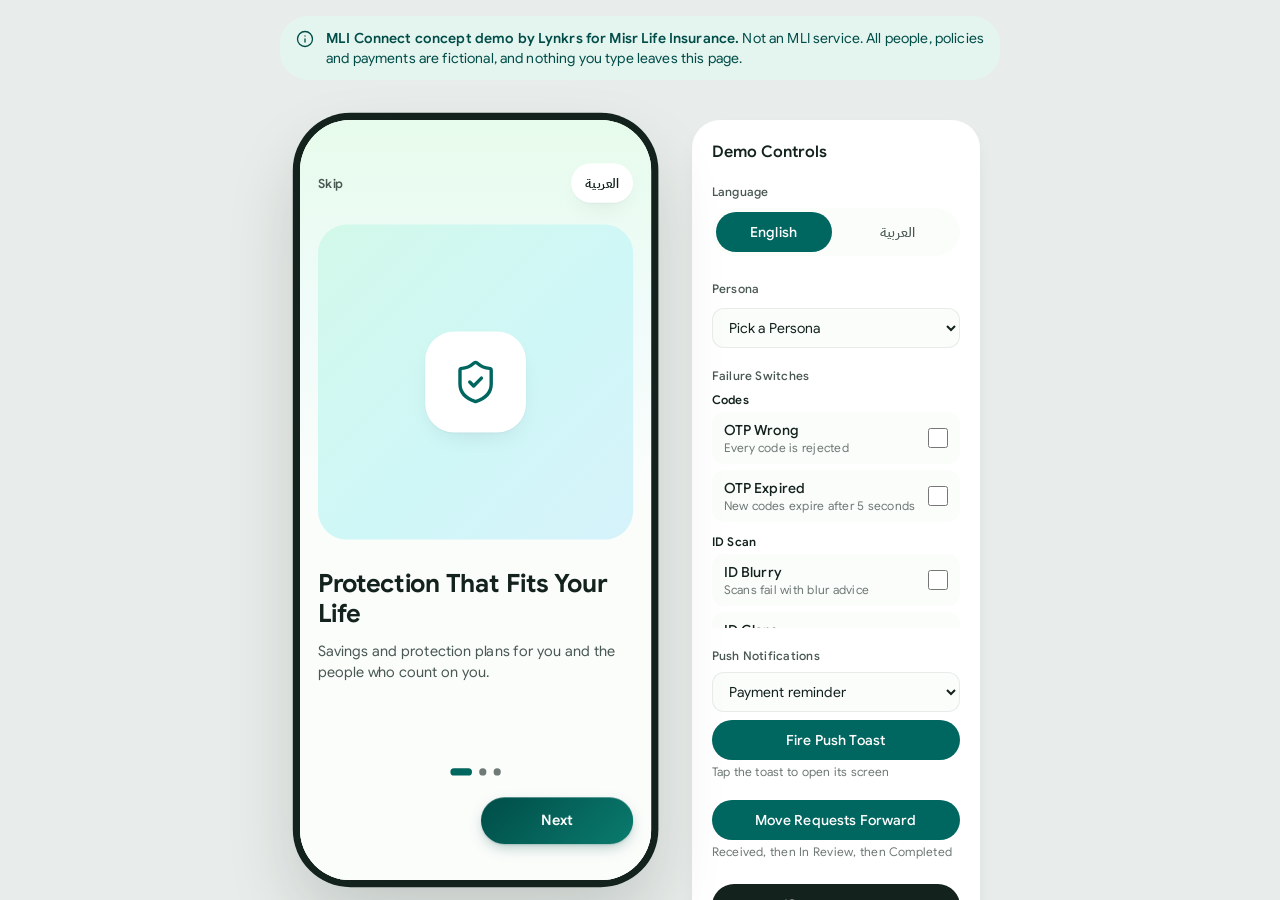
==== index.html @ cd6b6829 "Publish the MLI Connect concept demo (stages 16 to 18) Built from the private mli-connect repo with " ====
<!doctype html>
<html lang="en" dir="ltr">
  <head>
    <meta charset="UTF-8" />
    <meta name="viewport" content="width=device-width, initial-scale=1.0, viewport-fit=cover" />
    <title>MLI Connect Demo</title>
    <link rel="icon" type="image/svg+xml" href="./favicon.svg" />
    <script type="module" crossorigin src="./assets/index-K8dN_3SE.js"></script>
    <link rel="modulepreload" crossorigin href="./assets/react-De-jGD7v.js">
    <link rel="modulepreload" crossorigin href="./assets/i18n-CdFJyIge.js">
    <link rel="modulepreload" crossorigin href="./assets/router-DZEUcxvH.js">
    <link rel="modulepreload" crossorigin href="./assets/motion-RvtAyoA6.js">
    <link rel="stylesheet" crossorigin href="./assets/index-DTv8OXrJ.css">
  </head>
  <body>
    <div id="root"></div>
  </body>
</html>
---- assets/index-DTv8OXrJ.css ----
@font-face{font-family:Google Sans;font-style:normal;font-display:swap;font-weight:400;src:url(./google-sans-latin-400-normal-gBg6aEjr.woff2) format("woff2"),url(./google-sans-latin-400-normal-DqTfqlHm.woff) format("woff")}@font-face{font-family:Google Sans;font-style:normal;font-display:swap;font-weight:500;src:url(./google-sans-latin-500-normal-C94wcUG3.woff2) format("woff2"),url(./google-sans-latin-500-normal-D5I8YECE.woff) format("woff")}@font-face{font-family:Google Sans;font-style:normal;font-display:swap;font-weight:600;src:url(./google-sans-latin-600-normal-opt7x0vn.woff2) format("woff2"),url(./google-sans-latin-600-normal-DP24O2H-.woff) format("woff")}@font-face{font-family:Google Sans;font-style:normal;font-display:swap;font-weight:700;src:url(./google-sans-latin-700-normal-B3LHozD6.woff2) format("woff2"),url(./google-sans-latin-700-normal-CV7aHjQV.woff) format("woff")}@font-face{font-family:IBM Plex Sans Arabic;font-style:normal;font-display:swap;font-weight:400;src:url(./ibm-plex-sans-arabic-arabic-400-normal-CyU-ddYS.woff2) format("woff2"),url(./ibm-plex-sans-arabic-arabic-400-normal-EA1o-u_Q.woff) format("woff")}@font-face{font-family:IBM Plex Sans Arabic;font-style:normal;font-display:swap;font-weight:500;src:url(./ibm-plex-sans-arabic-arabic-500-normal-C4MQITzh.woff2) format("woff2"),url(./ibm-plex-sans-arabic-arabic-500-normal-DPXcppbm.woff) format("woff")}@font-face{font-family:IBM Plex Sans Arabic;font-style:normal;font-display:swap;font-weight:600;src:url(./ibm-plex-sans-arabic-arabic-600-normal-0pRdybE_.woff2) format("woff2"),url(./ibm-plex-sans-arabic-arabic-600-normal-MJZ0liF5.woff) format("woff")}@font-face{font-family:IBM Plex Sans Arabic;font-style:normal;font-display:swap;font-weight:700;src:url(./ibm-plex-sans-arabic-arabic-700-normal-DrtBj6UE.woff2) format("woff2"),url(./ibm-plex-sans-arabic-arabic-700-normal-9rXc6cUL.woff) format("woff")}:root{--logo-ink: #1d6357;--logo-teal: #369e89;--logo-mint: #8acdb5;--primary: #006660;--teal-d: #004d48;--green: #0fb373;--teal-l: #e4f4ef;--on-primary: #ffffff;--primary-container: #b3eedb;--on-primary-container: #003733;--secondary: #3f6a5f;--secondary-container: #e4f4ef;--on-secondary-container: #004d48;--tertiary-container: #e6defc;--surface: #fbfdfb;--surface-container-lowest: #ffffff;--surface-container-low: #f2f6f4;--surface-container: #ecf1ee;--surface-container-high: #e6ebe8;--surface-container-highest: #e0e6e3;--on-surface: #13221d;--on-surface-variant: #4a5853;--outline: #6f7975;--outline-variant: #bec9c4;--error: #b8333a;--on-error: #ffffff;--error-container: #ffdad6;--mint: #d6fadf;--aqua: #cff7f7;--ice: #dfedff;--lavender: #efe3ff;--lilac: #fadffb;--white: var(--surface-container-lowest);--mist: var(--surface);--ink: var(--on-surface);--ink-2: var(--on-surface-variant);--ink-3: var(--outline);--brand: var(--primary);--danger: var(--error);--line: rgba(19, 34, 29, .08);--scrim: rgba(0, 0, 0, .32);--stage: #e8ecea;--shadow-soft: 0 1px 2px rgba(19, 34, 29, .04), 0 10px 28px -14px rgba(19, 34, 29, .16);--shadow-raised: 0 2px 6px rgba(19, 34, 29, .05), 0 28px 60px -26px rgba(19, 34, 29, .28);--shadow-float: 0 1px 2px rgba(19, 34, 29, .06), 0 8px 24px rgba(19, 34, 29, .1);--shadow-button: 0 1px 2px rgba(19, 34, 29, .04), 0 2px 8px rgba(19, 34, 29, .06);--shadow-frame: 0 2px 6px rgba(15, 31, 26, .08), 0 40px 80px rgba(15, 31, 26, .18);--glass-tint: rgba(250, 252, 251, .78);--glass-tint-strong: rgba(250, 252, 251, .9);--glass-solid: #f3f7f5;--glass-hairline: rgba(255, 255, 255, .85);--glass-border: rgba(19, 34, 29, .08);--glass-blur: 24px;--glass-saturate: 170%;--separator: rgba(19, 34, 29, .09);--inset-top: 48px;--inset-bottom: 16px;--ease-emphasized: cubic-bezier(.2, 0, 0, 1);--ease-standard: cubic-bezier(.2, 0, 0, 1);--ease-ios: cubic-bezier(.32, .72, 0, 1);--ease-spring: cubic-bezier(.34, 1.3, .64, 1);--ease-ios-spring: cubic-bezier(.32, 1.25, .55, 1);--ease-ios-out: cubic-bezier(.2, .9, .25, 1);--duration-short: .2s;--duration-medium: .3s;--duration-long: .5s;--gradient-hero: linear-gradient(135deg, var(--mint), var(--aqua), var(--ice));--gradient-ai: linear-gradient(135deg, var(--ice), var(--lavender), var(--lilac));--gradient-calm: linear-gradient(135deg, var(--surface), rgba(214, 250, 223, .4));--brand-mid: #0a7b6e;--amber-soft: #fff1d6;--peach-soft: #ffe6d1;--gradient-brand: linear-gradient(135deg, var(--teal-d) 0%, var(--brand-mid) 100%);--gradient-page: linear-gradient(180deg, rgba(214, 250, 223, .55) 0%, rgba(207, 247, 247, .25) 220px, var(--surface) 420px);--wash-success: linear-gradient(135deg, var(--mint) 0%, var(--aqua) 100%);--wash-info: linear-gradient(135deg, var(--ice) 0%, var(--aqua) 100%);--wash-warning: linear-gradient(135deg, var(--amber-soft) 0%, var(--peach-soft) 100%);--wash-error: linear-gradient(135deg, var(--lilac) 0%, var(--lavender) 100%);--shadow-brand: 0 1px 2px rgba(0, 77, 72, .18), 0 6px 16px -4px rgba(0, 77, 72, .35);--shimmer: linear-gradient(90deg, transparent 0%, rgba(255, 255, 255, .65) 50%, transparent 100%);--btn-hairline: rgba(255, 255, 255, .24);--gradient-celebrate: linear-gradient(160deg, var(--mint) 0%, var(--aqua) 45%, var(--ice) 78%, var(--lavender) 100%)}html.a11y-contrast{--primary: #004d48;--brand-mid: #00605a;--on-surface: #000000;--on-surface-variant: #1a2622;--outline: #3a4642;--outline-variant: #5c6a65;--line: rgba(0, 0, 0, .55);--separator: rgba(0, 0, 0, .45);--glass-border: rgba(0, 0, 0, .5);--glass-tint: #ffffff;--glass-tint-strong: #ffffff;--shadow-soft: 0 0 0 1.5px rgba(0, 0, 0, .6);--shadow-raised: 0 0 0 1.5px rgba(0, 0, 0, .7);--shadow-float: 0 0 0 1.5px rgba(0, 0, 0, .7);--shadow-button: 0 0 0 1px rgba(0, 0, 0, .5)}*,:before,:after{--tw-border-spacing-x: 0;--tw-border-spacing-y: 0;--tw-translate-x: 0;--tw-translate-y: 0;--tw-rotate: 0;--tw-skew-x: 0;--tw-skew-y: 0;--tw-scale-x: 1;--tw-scale-y: 1;--tw-pan-x: ;--tw-pan-y: ;--tw-pinch-zoom: ;--tw-scroll-snap-strictness: proximity;--tw-gradient-from-position: ;--tw-gradient-via-position: ;--tw-gradient-to-position: ;--tw-ordinal: ;--tw-slashed-zero: ;--tw-numeric-figure: ;--tw-numeric-spacing: ;--tw-numeric-fraction: ;--tw-ring-inset: ;--tw-ring-offset-width: 0px;--tw-ring-offset-color: #fff;--tw-ring-color: rgb(59 130 246 / .5);--tw-ring-offset-shadow: 0 0 #0000;--tw-ring-shadow: 0 0 #0000;--tw-shadow: 0 0 #0000;--tw-shadow-colored: 0 0 #0000;--tw-blur: ;--tw-brightness: ;--tw-contrast: ;--tw-grayscale: ;--tw-hue-rotate: ;--tw-invert: ;--tw-saturate: ;--tw-sepia: ;--tw-drop-shadow: ;--tw-backdrop-blur: ;--tw-backdrop-brightness: ;--tw-backdrop-contrast: ;--tw-backdrop-grayscale: ;--tw-backdrop-hue-rotate: ;--tw-backdrop-invert: ;--tw-backdrop-opacity: ;--tw-backdrop-saturate: ;--tw-backdrop-sepia: ;--tw-contain-size: ;--tw-contain-layout: ;--tw-contain-paint: ;--tw-contain-style: }::backdrop{--tw-border-spacing-x: 0;--tw-border-spacing-y: 0;--tw-translate-x: 0;--tw-translate-y: 0;--tw-rotate: 0;--tw-skew-x: 0;--tw-skew-y: 0;--tw-scale-x: 1;--tw-scale-y: 1;--tw-pan-x: ;--tw-pan-y: ;--tw-pinch-zoom: ;--tw-scroll-snap-strictness: proximity;--tw-gradient-from-position: ;--tw-gradient-via-position: ;--tw-gradient-to-position: ;--tw-ordinal: ;--tw-slashed-zero: ;--tw-numeric-figure: ;--tw-numeric-spacing: ;--tw-numeric-fraction: ;--tw-ring-inset: ;--tw-ring-offset-width: 0px;--tw-ring-offset-color: #fff;--tw-ring-color: rgb(59 130 246 / .5);--tw-ring-offset-shadow: 0 0 #0000;--tw-ring-shadow: 0 0 #0000;--tw-shadow: 0 0 #0000;--tw-shadow-colored: 0 0 #0000;--tw-blur: ;--tw-brightness: ;--tw-contrast: ;--tw-grayscale: ;--tw-hue-rotate: ;--tw-invert: ;--tw-saturate: ;--tw-sepia: ;--tw-drop-shadow: ;--tw-backdrop-blur: ;--tw-backdrop-brightness: ;--tw-backdrop-contrast: ;--tw-backdrop-grayscale: ;--tw-backdrop-hue-rotate: ;--tw-backdrop-invert: ;--tw-backdrop-opacity: ;--tw-backdrop-saturate: ;--tw-backdrop-sepia: ;--tw-contain-size: ;--tw-contain-layout: ;--tw-contain-paint: ;--tw-contain-style: }*,:before,:after{box-sizing:border-box;border-width:0;border-style:solid;border-color:currentColor}:before,:after{--tw-content: ""}html,:host{line-height:1.5;-webkit-text-size-adjust:100%;-moz-tab-size:4;-o-tab-size:4;tab-size:4;font-family:Google Sans,IBM Plex Sans Arabic,system-ui,sans-serif;font-feature-settings:normal;font-variation-settings:normal;-webkit-tap-highlight-color:transparent}body{margin:0;line-height:inherit}hr{height:0;color:inherit;border-top-width:1px}abbr:where([title]){-webkit-text-decoration:underline dotted;text-decoration:underline dotted}h1,h2,h3,h4,h5,h6{font-size:inherit;font-weight:inherit}a{color:inherit;text-decoration:inherit}b,strong{font-weight:bolder}code,kbd,samp,pre{font-family:ui-monospace,SFMono-Regular,Menlo,Monaco,Consolas,Liberation Mono,Courier New,monospace;font-feature-settings:normal;font-variation-settings:normal;font-size:1em}small{font-size:80%}sub,sup{font-size:75%;line-height:0;position:relative;vertical-align:baseline}sub{bottom:-.25em}sup{top:-.5em}table{text-indent:0;border-color:inherit;border-collapse:collapse}button,input,optgroup,select,textarea{font-family:inherit;font-feature-settings:inherit;font-variation-settings:inherit;font-size:100%;font-weight:inherit;line-height:inherit;letter-spacing:inherit;color:inherit;margin:0;padding:0}button,select{text-transform:none}button,input:where([type=button]),input:where([type=reset]),input:where([type=submit]){-webkit-appearance:button;background-color:transparent;background-image:none}:-moz-focusring{outline:auto}:-moz-ui-invalid{box-shadow:none}progress{vertical-align:baseline}::-webkit-inner-spin-button,::-webkit-outer-spin-button{height:auto}[type=search]{-webkit-appearance:textfield;outline-offset:-2px}::-webkit-search-decoration{-webkit-appearance:none}::-webkit-file-upload-button{-webkit-appearance:button;font:inherit}summary{display:list-item}blockquote,dl,dd,h1,h2,h3,h4,h5,h6,hr,figure,p,pre{margin:0}fieldset{margin:0;padding:0}legend{padding:0}ol,ul,menu{list-style:none;margin:0;padding:0}dialog{padding:0}textarea{resize:vertical}input::-moz-placeholder,textarea::-moz-placeholder{opacity:1;color:#9ca3af}input::placeholder,textarea::placeholder{opacity:1;color:#9ca3af}button,[role=button]{cursor:pointer}:disabled{cursor:default}img,svg,video,canvas,audio,iframe,embed,object{display:block;vertical-align:middle}img,video{max-width:100%;height:auto}[hidden]:where(:not([hidden=until-found])){display:none}html.a11y-lg{font-size:112%}html.a11y-xl{font-size:125%}html,body,#root{height:100%}body{background-color:var(--stage);font-family:Google Sans,IBM Plex Sans Arabic,system-ui,sans-serif;color:var(--ink);-webkit-font-smoothing:antialiased;-moz-osx-font-smoothing:grayscale;margin:0;overflow:hidden}html[lang=ar] body{font-family:IBM Plex Sans Arabic,Google Sans,system-ui,sans-serif;letter-spacing:0}html[lang=ar] .app-root *{letter-spacing:0!important}html[lang=ar] .app-root{font-size:110%;line-height:1.8}html[lang=ar] .app-root .text-xs{font-size:.8125rem;line-height:1.4rem}html[lang=ar] .app-root .text-sm{font-size:.96875rem;line-height:1.65rem}html[lang=ar] .app-root .text-base{font-size:1.09375rem;line-height:1.9rem}html[lang=ar] .app-root .text-lg{font-size:1.25rem;line-height:1.75rem}html[lang=ar] .app-root .text-xl{font-size:1.5rem;line-height:2.125rem}html[lang=ar] .app-root .text-2xl{font-size:1.9375rem;line-height:2.6rem}html[lang=ar] .app-root .text-3xl{font-size:2.3125rem;line-height:3.625rem}.tab-label{font-size:11px;line-height:14px;letter-spacing:.01em}html[lang=ar] .app-root .tab-label{font-size:12px;line-height:18px}button{-webkit-tap-highlight-color:transparent}:focus{outline:none}:focus-visible{outline:2px solid var(--brand);outline-offset:2px}.btn-press{transition:scale .42s cubic-bezier(.34,1.56,.64,1),box-shadow .2s ease-out,opacity .2s ease-out}.btn-press:active:not(:disabled){scale:.96;transition-duration:90ms;transition-timing-function:ease-out}.btn-primary{background-image:var(--gradient-brand);box-shadow:inset 0 1px 0 var(--btn-hairline),var(--shadow-brand)}.btn-primary:disabled{box-shadow:none}.shimmer{position:relative;overflow:hidden}.shimmer:after{content:"";position:absolute;top:0;right:0;bottom:0;left:0;background:var(--shimmer);transform:translate(-100%);animation:shimmer-sweep 1.5s var(--ease-ios) infinite}.dots>span{display:inline-block;width:6px;height:6px;border-radius:9999px;background:currentColor;animation:dot-pulse .9s ease-in-out infinite}.dots>span:nth-child(2){animation-delay:.15s}.dots>span:nth-child(3){animation-delay:.3s}.sr-only{position:absolute;width:1px;height:1px;padding:0;margin:-1px;overflow:hidden;clip:rect(0,0,0,0);white-space:nowrap;border-width:0}.pointer-events-none{pointer-events:none}.pointer-events-auto{pointer-events:auto}.visible{visibility:visible}.invisible{visibility:hidden}.static{position:static}.fixed{position:fixed}.absolute{position:absolute}.relative{position:relative}.inset-0{top:0;right:0;bottom:0;left:0}.inset-x-0{left:0;right:0}.inset-x-\[8\%\]{left:8%;right:8%}.-end-0\.5{inset-inline-end:-.125rem}.-top-0\.5{top:-.125rem}.bottom-0{bottom:0}.bottom-3{bottom:.75rem}.start-\[11px\]{inset-inline-start:11px}.top-0{top:0}.top-4{top:1rem}.top-7{top:1.75rem}.z-10{z-index:10}.z-30{z-index:30}.z-40{z-index:40}.z-50{z-index:50}.z-\[60\]{z-index:60}.z-\[80\]{z-index:80}.col-span-2{grid-column:span 2 / span 2}.-mx-5{margin-left:-1.25rem;margin-right:-1.25rem}.-my-2{margin-top:-.5rem;margin-bottom:-.5rem}.mx-2{margin-left:.5rem;margin-right:.5rem}.mx-auto{margin-left:auto;margin-right:auto}.-mt-10{margin-top:-2.5rem}.-mt-3{margin-top:-.75rem}.-mt-6{margin-top:-1.5rem}.mb-2{margin-bottom:.5rem}.mb-3{margin-bottom:.75rem}.mb-4{margin-bottom:1rem}.mb-6{margin-bottom:1.5rem}.me-2{margin-inline-end:.5rem}.ms-auto{margin-inline-start:auto}.mt-0\.5{margin-top:.125rem}.mt-1{margin-top:.25rem}.mt-2{margin-top:.5rem}.mt-3{margin-top:.75rem}.mt-4{margin-top:1rem}.mt-5{margin-top:1.25rem}.mt-6{margin-top:1.5rem}.mt-8{margin-top:2rem}.mt-auto{margin-top:auto}.line-clamp-2{overflow:hidden;display:-webkit-box;-webkit-box-orient:vertical;-webkit-line-clamp:2}.block{display:block}.inline-block{display:inline-block}.flex{display:flex}.inline-flex{display:inline-flex}.grid{display:grid}.contents{display:contents}.hidden{display:none}.aspect-\[1\.586\]{aspect-ratio:1.586}.aspect-\[3\/4\]{aspect-ratio:3/4}.aspect-\[4\/3\]{aspect-ratio:4/3}.aspect-square{aspect-ratio:1 / 1}.h-0\.5{height:.125rem}.h-1\.5{height:.375rem}.h-10{height:2.5rem}.h-11{height:2.75rem}.h-12{height:3rem}.h-14{height:3.5rem}.h-16{height:4rem}.h-2{height:.5rem}.h-2\.5{height:.625rem}.h-20{height:5rem}.h-24{height:6rem}.h-28{height:7rem}.h-3{height:.75rem}.h-4{height:1rem}.h-40{height:10rem}.h-44{height:11rem}.h-5{height:1.25rem}.h-6{height:1.5rem}.h-7{height:1.75rem}.h-8{height:2rem}.h-9{height:2.25rem}.h-\[110px\]{height:110px}.h-\[120px\]{height:120px}.h-\[150px\]{height:150px}.h-\[160px\]{height:160px}.h-\[170px\]{height:170px}.h-\[196px\]{height:196px}.h-\[200px\]{height:200px}.h-\[220px\]{height:220px}.h-\[260px\]{height:260px}.h-\[26px\]{height:26px}.h-\[270px\]{height:270px}.h-\[5px\]{height:5px}.h-\[84px\]{height:84px}.h-\[92px\]{height:92px}.h-\[calc\(100\%-20px\)\]{height:calc(100% - 20px)}.h-full{height:100%}.max-h-\[88\%\]{max-height:88%}.max-h-\[calc\(100vh-48px\)\]{max-height:calc(100vh - 48px)}.min-h-0{min-height:0px}.min-h-\[160px\]{min-height:160px}.min-h-\[24px\]{min-height:24px}.min-h-\[28px\]{min-height:28px}.min-h-\[40px\]{min-height:40px}.min-h-\[44px\]{min-height:44px}.min-h-\[48px\]{min-height:48px}.min-h-\[52px\]{min-height:52px}.min-h-\[56px\]{min-height:56px}.min-h-\[60px\]{min-height:60px}.min-h-\[64px\]{min-height:64px}.w-0\.5{width:.125rem}.w-1\/2{width:50%}.w-10{width:2.5rem}.w-11{width:2.75rem}.w-12{width:3rem}.w-14{width:3.5rem}.w-16{width:4rem}.w-2{width:.5rem}.w-2\.5{width:.625rem}.w-2\/3{width:66.666667%}.w-20{width:5rem}.w-28{width:7rem}.w-3{width:.75rem}.w-3\/4{width:75%}.w-32{width:8rem}.w-4{width:1rem}.w-4\/5{width:80%}.w-5{width:1.25rem}.w-5\/6{width:83.333333%}.w-56{width:14rem}.w-6{width:1.5rem}.w-7{width:1.75rem}.w-72{width:18rem}.w-8{width:2rem}.w-9{width:2.25rem}.w-\[220px\]{width:220px}.w-\[26px\]{width:26px}.w-\[300px\]{width:300px}.w-\[52px\]{width:52px}.w-\[62\%\]{width:62%}.w-\[78\%\]{width:78%}.w-\[84\%\]{width:84%}.w-fit{width:-moz-fit-content;width:fit-content}.w-full{width:100%}.min-w-0{min-width:0px}.min-w-5{min-width:1.25rem}.min-w-\[44px\]{min-width:44px}.max-w-\[260px\]{max-width:260px}.max-w-\[480px\]{max-width:480px}.max-w-\[560px\]{max-width:560px}.max-w-\[640px\]{max-width:640px}.max-w-\[720px\]{max-width:720px}.max-w-\[85\%\]{max-width:85%}.max-w-\[92\%\]{max-width:92%}.max-w-full{max-width:100%}.flex-1{flex:1 1 0%}.shrink-0{flex-shrink:0}.-rotate-90{--tw-rotate: -90deg;transform:translate(var(--tw-translate-x),var(--tw-translate-y)) rotate(var(--tw-rotate)) skew(var(--tw-skew-x)) skewY(var(--tw-skew-y)) scaleX(var(--tw-scale-x)) scaleY(var(--tw-scale-y))}.rotate-180{--tw-rotate: 180deg;transform:translate(var(--tw-translate-x),var(--tw-translate-y)) rotate(var(--tw-rotate)) skew(var(--tw-skew-x)) skewY(var(--tw-skew-y)) scaleX(var(--tw-scale-x)) scaleY(var(--tw-scale-y))}.-scale-x-100{--tw-scale-x: -1;transform:translate(var(--tw-translate-x),var(--tw-translate-y)) rotate(var(--tw-rotate)) skew(var(--tw-skew-x)) skewY(var(--tw-skew-y)) scaleX(var(--tw-scale-x)) scaleY(var(--tw-scale-y))}.transform{transform:translate(var(--tw-translate-x),var(--tw-translate-y)) rotate(var(--tw-rotate)) skew(var(--tw-skew-x)) skewY(var(--tw-skew-y)) scaleX(var(--tw-scale-x)) scaleY(var(--tw-scale-y))}@keyframes pulse{50%{opacity:.5}}.animate-pulse{animation:pulse 2s cubic-bezier(.4,0,.6,1) infinite}.cursor-grab{cursor:grab}.cursor-pointer{cursor:pointer}.touch-none{touch-action:none}.resize{resize:both}.snap-x{scroll-snap-type:x var(--tw-scroll-snap-strictness)}.snap-mandatory{--tw-scroll-snap-strictness: mandatory}.snap-start{scroll-snap-align:start}.scroll-px-5{scroll-padding-left:1.25rem;scroll-padding-right:1.25rem}.grid-cols-2{grid-template-columns:repeat(2,minmax(0,1fr))}.flex-col{flex-direction:column}.flex-wrap{flex-wrap:wrap}.items-start{align-items:flex-start}.items-end{align-items:flex-end}.items-center{align-items:center}.items-baseline{align-items:baseline}.items-stretch{align-items:stretch}.justify-start{justify-content:flex-start}.justify-end{justify-content:flex-end}.justify-center{justify-content:center}.justify-between{justify-content:space-between}.gap-0\.5{gap:.125rem}.gap-1{gap:.25rem}.gap-1\.5{gap:.375rem}.gap-10{gap:2.5rem}.gap-2{gap:.5rem}.gap-2\.5{gap:.625rem}.gap-3{gap:.75rem}.gap-4{gap:1rem}.gap-5{gap:1.25rem}.gap-6{gap:1.5rem}.space-y-1>:not([hidden])~:not([hidden]){--tw-space-y-reverse: 0;margin-top:calc(.25rem * calc(1 - var(--tw-space-y-reverse)));margin-bottom:calc(.25rem * var(--tw-space-y-reverse))}.space-y-1\.5>:not([hidden])~:not([hidden]){--tw-space-y-reverse: 0;margin-top:calc(.375rem * calc(1 - var(--tw-space-y-reverse)));margin-bottom:calc(.375rem * var(--tw-space-y-reverse))}.space-y-2>:not([hidden])~:not([hidden]){--tw-space-y-reverse: 0;margin-top:calc(.5rem * calc(1 - var(--tw-space-y-reverse)));margin-bottom:calc(.5rem * var(--tw-space-y-reverse))}.space-y-3>:not([hidden])~:not([hidden]){--tw-space-y-reverse: 0;margin-top:calc(.75rem * calc(1 - var(--tw-space-y-reverse)));margin-bottom:calc(.75rem * var(--tw-space-y-reverse))}.space-y-4>:not([hidden])~:not([hidden]){--tw-space-y-reverse: 0;margin-top:calc(1rem * calc(1 - var(--tw-space-y-reverse)));margin-bottom:calc(1rem * var(--tw-space-y-reverse))}.space-y-5>:not([hidden])~:not([hidden]){--tw-space-y-reverse: 0;margin-top:calc(1.25rem * calc(1 - var(--tw-space-y-reverse)));margin-bottom:calc(1.25rem * var(--tw-space-y-reverse))}.space-y-6>:not([hidden])~:not([hidden]){--tw-space-y-reverse: 0;margin-top:calc(1.5rem * calc(1 - var(--tw-space-y-reverse)));margin-bottom:calc(1.5rem * var(--tw-space-y-reverse))}.space-y-8>:not([hidden])~:not([hidden]){--tw-space-y-reverse: 0;margin-top:calc(2rem * calc(1 - var(--tw-space-y-reverse)));margin-bottom:calc(2rem * var(--tw-space-y-reverse))}.divide-y>:not([hidden])~:not([hidden]){--tw-divide-y-reverse: 0;border-top-width:calc(1px * calc(1 - var(--tw-divide-y-reverse)));border-bottom-width:calc(1px * var(--tw-divide-y-reverse))}.divide-line>:not([hidden])~:not([hidden]){border-color:var(--line)}.overflow-auto{overflow:auto}.overflow-hidden{overflow:hidden}.overflow-clip{overflow:clip}.overflow-x-auto{overflow-x:auto}.overflow-y-auto{overflow-y:auto}.truncate{overflow:hidden;text-overflow:ellipsis;white-space:nowrap}.whitespace-nowrap{white-space:nowrap}.whitespace-pre-line{white-space:pre-line}.break-words{overflow-wrap:break-word}.break-all{word-break:break-all}.rounded{border-radius:28px}.rounded-\[10px\]{border-radius:10px}.rounded-\[20px\]{border-radius:20px}.rounded-\[26px\]{border-radius:26px}.rounded-\[32px\]{border-radius:32px}.rounded-\[50\%\]{border-radius:50%}.rounded-\[56px\]{border-radius:56px}.rounded-lg{border-radius:32px}.rounded-md{border-radius:16px}.rounded-pill{border-radius:9999px}.rounded-sm{border-radius:12px}.rounded-xs{border-radius:8px}.rounded-b-pill{border-bottom-right-radius:9999px;border-bottom-left-radius:9999px}.rounded-t-\[28px\]{border-top-left-radius:28px;border-top-right-radius:28px}.rounded-t-pill{border-top-left-radius:9999px;border-top-right-radius:9999px}.rounded-ee-md{border-end-end-radius:16px}.rounded-es-md{border-end-start-radius:16px}.border{border-width:1px}.border-0{border-width:0px}.border-2{border-width:2px}.border-4{border-width:4px}.border-b-0{border-bottom-width:0px}.border-b-4{border-bottom-width:4px}.border-e{border-inline-end-width:1px}.border-t{border-top-width:1px}.border-brand{border-color:var(--brand)}.border-danger{border-color:var(--danger)}.border-ink{border-color:var(--ink)}.border-ink-3{border-color:var(--ink-3)}.border-lilac{border-color:var(--lilac)}.border-line{border-color:var(--line)}.border-mint{border-color:var(--mint)}.border-outline{border-color:var(--outline)}.border-outline-variant{border-color:var(--outline-variant)}.border-transparent{border-color:transparent}.border-white{border-color:var(--white)}.bg-aqua{background-color:var(--aqua)}.bg-brand{background-color:var(--brand)}.bg-ice{background-color:var(--ice)}.bg-ink{background-color:var(--ink)}.bg-ink-3{background-color:var(--ink-3)}.bg-lavender{background-color:var(--lavender)}.bg-lilac{background-color:var(--lilac)}.bg-line{background-color:var(--line)}.bg-mint{background-color:var(--mint)}.bg-mist{background-color:var(--mist)}.bg-outline{background-color:var(--outline)}.bg-primary-container{background-color:var(--primary-container)}.bg-scrim{background-color:var(--scrim)}.bg-secondary-container{background-color:var(--secondary-container)}.bg-surface-container{background-color:var(--surface-container)}.bg-surface-high{background-color:var(--surface-container-high)}.bg-surface-highest{background-color:var(--surface-container-highest)}.bg-surface-low{background-color:var(--surface-container-low)}.bg-transparent{background-color:transparent}.bg-white{background-color:var(--white)}.bg-ai{background-image:var(--gradient-ai)}.bg-brand-gradient{background-image:var(--gradient-brand)}.bg-calm{background-image:var(--gradient-calm)}.bg-celebrate{background-image:var(--gradient-celebrate)}.bg-error-wash{background-image:var(--wash-error)}.bg-gradient-to-br{background-image:linear-gradient(to bottom right,var(--tw-gradient-stops))}.bg-hero{background-image:var(--gradient-hero)}.bg-info-wash{background-image:var(--wash-info)}.bg-page{background-image:var(--gradient-page)}.bg-success-wash{background-image:var(--wash-success)}.bg-warning-wash{background-image:var(--wash-warning)}.from-white{--tw-gradient-from: var(--white) var(--tw-gradient-from-position);--tw-gradient-to: rgb(255 255 255 / 0) var(--tw-gradient-to-position);--tw-gradient-stops: var(--tw-gradient-from), var(--tw-gradient-to)}.to-transparent{--tw-gradient-to: transparent var(--tw-gradient-to-position)}.stroke-brand{stroke:var(--brand)}.stroke-ink-3{stroke:var(--ink-3)}.stroke-line{stroke:var(--line)}.object-cover{-o-object-fit:cover;object-fit:cover}.p-1{padding:.25rem}.p-1\.5{padding:.375rem}.p-2{padding:.5rem}.p-3{padding:.75rem}.p-4{padding:1rem}.p-5{padding:1.25rem}.p-6{padding:1.5rem}.p-\[3px\]{padding:3px}.\!px-4{padding-left:1rem!important;padding-right:1rem!important}.px-0\.5{padding-left:.125rem;padding-right:.125rem}.px-1{padding-left:.25rem;padding-right:.25rem}.px-10{padding-left:2.5rem;padding-right:2.5rem}.px-2{padding-left:.5rem;padding-right:.5rem}.px-2\.5{padding-left:.625rem;padding-right:.625rem}.px-3{padding-left:.75rem;padding-right:.75rem}.px-4{padding-left:1rem;padding-right:1rem}.px-5{padding-left:1.25rem;padding-right:1.25rem}.px-6{padding-left:1.5rem;padding-right:1.5rem}.py-1{padding-top:.25rem;padding-bottom:.25rem}.py-1\.5{padding-top:.375rem;padding-bottom:.375rem}.py-2{padding-top:.5rem;padding-bottom:.5rem}.py-2\.5{padding-top:.625rem;padding-bottom:.625rem}.py-3{padding-top:.75rem;padding-bottom:.75rem}.py-4{padding-top:1rem;padding-bottom:1rem}.pb-1{padding-bottom:.25rem}.pb-10{padding-bottom:2.5rem}.pb-16{padding-bottom:4rem}.pb-2{padding-bottom:.5rem}.pb-28{padding-bottom:7rem}.pb-3{padding-bottom:.75rem}.pb-32{padding-bottom:8rem}.pb-4{padding-bottom:1rem}.pb-5{padding-bottom:1.25rem}.pb-6{padding-bottom:1.5rem}.pb-8{padding-bottom:2rem}.pb-\[max\(calc\(var\(--inset-bottom\)_\+_8px\)\,24px\)\]{padding-bottom:max(calc(var(--inset-bottom) + 8px),24px)}.pe-3{padding-inline-end:.75rem}.pe-4{padding-inline-end:1rem}.ps-1\.5{padding-inline-start:.375rem}.pt-0\.5{padding-top:.125rem}.pt-1{padding-top:.25rem}.pt-16{padding-top:4rem}.pt-2{padding-top:.5rem}.pt-3{padding-top:.75rem}.pt-4{padding-top:1rem}.pt-5{padding-top:1.25rem}.pt-6{padding-top:1.5rem}.text-center{text-align:center}.text-start{text-align:start}.text-end{text-align:end}.align-middle{vertical-align:middle}.text-2xl{font-size:1.75rem;line-height:2.125rem;letter-spacing:-.015em}.text-3xl{font-size:2.125rem;line-height:2.5625rem;letter-spacing:-.02em}.text-\[11px\]{font-size:11px}.text-base{font-size:1rem;line-height:1.5rem;letter-spacing:0}.text-lg{font-size:1.125rem;line-height:1.5rem;letter-spacing:-.005em}.text-sm{font-size:.875rem;line-height:1.25rem;letter-spacing:.01em}.text-xl{font-size:1.375rem;line-height:1.75rem;letter-spacing:-.01em}.text-xs{font-size:.75rem;line-height:1rem;letter-spacing:.02em}.font-bold{font-weight:700}.font-medium{font-weight:500}.font-semibold{font-weight:600}.leading-relaxed{line-height:1.625}.tracking-wider{letter-spacing:.05em}.text-brand{color:var(--brand)}.text-danger{color:var(--danger)}.text-ink{color:var(--ink)}.text-ink-2{color:var(--ink-2)}.text-ink-3{color:var(--ink-3)}.text-mint{color:var(--mint)}.text-on-primary{color:var(--on-primary)}.text-on-secondary-container{color:var(--on-secondary-container)}.text-white{color:var(--white)}.accent-\[var\(--primary\)\]{accent-color:var(--primary)}.accent-brand{accent-color:var(--brand)}.opacity-0{opacity:0}.opacity-100{opacity:1}.opacity-40{opacity:.4}.opacity-50{opacity:.5}.opacity-80{opacity:.8}.opacity-90{opacity:.9}.shadow-\[inset_0_0_0_1\.5px_var\(--outline-variant\)\]{--tw-shadow: inset 0 0 0 1.5px var(--outline-variant);--tw-shadow-colored: inset 0 0 0 1.5px var(--tw-shadow-color);box-shadow:var(--tw-ring-offset-shadow, 0 0 #0000),var(--tw-ring-shadow, 0 0 #0000),var(--tw-shadow)}.shadow-\[inset_0_0_0_1\.5px_var\(--primary\)\]{--tw-shadow: inset 0 0 0 1.5px var(--primary);--tw-shadow-colored: inset 0 0 0 1.5px var(--tw-shadow-color);box-shadow:var(--tw-ring-offset-shadow, 0 0 #0000),var(--tw-ring-shadow, 0 0 #0000),var(--tw-shadow)}.shadow-\[inset_0_0_0_2px_var\(--primary\)\]{--tw-shadow: inset 0 0 0 2px var(--primary);--tw-shadow-colored: inset 0 0 0 2px var(--tw-shadow-color);box-shadow:var(--tw-ring-offset-shadow, 0 0 #0000),var(--tw-ring-shadow, 0 0 #0000),var(--tw-shadow)}.shadow-brand{--tw-shadow: var(--shadow-brand);--tw-shadow-colored: var(--shadow-brand);box-shadow:var(--tw-ring-offset-shadow, 0 0 #0000),var(--tw-ring-shadow, 0 0 #0000),var(--tw-shadow)}.shadow-button{--tw-shadow: var(--shadow-button);--tw-shadow-colored: var(--shadow-button);box-shadow:var(--tw-ring-offset-shadow, 0 0 #0000),var(--tw-ring-shadow, 0 0 #0000),var(--tw-shadow)}.shadow-frame{--tw-shadow: var(--shadow-frame);--tw-shadow-colored: var(--shadow-frame);box-shadow:var(--tw-ring-offset-shadow, 0 0 #0000),var(--tw-ring-shadow, 0 0 #0000),var(--tw-shadow)}.shadow-soft{--tw-shadow: var(--shadow-soft);--tw-shadow-colored: var(--shadow-soft);box-shadow:var(--tw-ring-offset-shadow, 0 0 #0000),var(--tw-ring-shadow, 0 0 #0000),var(--tw-shadow)}.shadow-brand{--tw-shadow-color: var(--brand);--tw-shadow: var(--tw-shadow-colored)}.outline{outline-style:solid}.ring{--tw-ring-offset-shadow: var(--tw-ring-inset) 0 0 0 var(--tw-ring-offset-width) var(--tw-ring-offset-color);--tw-ring-shadow: var(--tw-ring-inset) 0 0 0 calc(3px + var(--tw-ring-offset-width)) var(--tw-ring-color);box-shadow:var(--tw-ring-offset-shadow),var(--tw-ring-shadow),var(--tw-shadow, 0 0 #0000)}.ring-2{--tw-ring-offset-shadow: var(--tw-ring-inset) 0 0 0 var(--tw-ring-offset-width) var(--tw-ring-offset-color);--tw-ring-shadow: var(--tw-ring-inset) 0 0 0 calc(2px + var(--tw-ring-offset-width)) var(--tw-ring-color);box-shadow:var(--tw-ring-offset-shadow),var(--tw-ring-shadow),var(--tw-shadow, 0 0 #0000)}.ring-8{--tw-ring-offset-shadow: var(--tw-ring-inset) 0 0 0 var(--tw-ring-offset-width) var(--tw-ring-offset-color);--tw-ring-shadow: var(--tw-ring-inset) 0 0 0 calc(8px + var(--tw-ring-offset-width)) var(--tw-ring-color);box-shadow:var(--tw-ring-offset-shadow),var(--tw-ring-shadow),var(--tw-shadow, 0 0 #0000)}.ring-brand{--tw-ring-color: var(--brand)}.ring-ink{--tw-ring-color: var(--ink)}.ring-transparent{--tw-ring-color: transparent}.blur-md{--tw-blur: blur(12px);filter:var(--tw-blur) var(--tw-brightness) var(--tw-contrast) var(--tw-grayscale) var(--tw-hue-rotate) var(--tw-invert) var(--tw-saturate) var(--tw-sepia) var(--tw-drop-shadow)}.filter{filter:var(--tw-blur) var(--tw-brightness) var(--tw-contrast) var(--tw-grayscale) var(--tw-hue-rotate) var(--tw-invert) var(--tw-saturate) var(--tw-sepia) var(--tw-drop-shadow)}.transition{transition-property:color,background-color,border-color,text-decoration-color,fill,stroke,opacity,box-shadow,transform,filter,backdrop-filter;transition-timing-function:cubic-bezier(.4,0,.2,1);transition-duration:.15s}.transition-\[background-color\,box-shadow\]{transition-property:background-color,box-shadow;transition-timing-function:cubic-bezier(.4,0,.2,1);transition-duration:.15s}.transition-\[width\]{transition-property:width;transition-timing-function:cubic-bezier(.4,0,.2,1);transition-duration:.15s}.transition-all{transition-property:all;transition-timing-function:cubic-bezier(.4,0,.2,1);transition-duration:.15s}.transition-colors{transition-property:color,background-color,border-color,text-decoration-color,fill,stroke;transition-timing-function:cubic-bezier(.4,0,.2,1);transition-duration:.15s}.transition-opacity{transition-property:opacity;transition-timing-function:cubic-bezier(.4,0,.2,1);transition-duration:.15s}.transition-shadow{transition-property:box-shadow;transition-timing-function:cubic-bezier(.4,0,.2,1);transition-duration:.15s}.transition-transform{transition-property:transform;transition-timing-function:cubic-bezier(.4,0,.2,1);transition-duration:.15s}.duration-150{transition-duration:.15s}.duration-200{transition-duration:.2s}.duration-300{transition-duration:.3s}.ease-out{transition-timing-function:cubic-bezier(0,0,.2,1)}.no-scrollbar{scrollbar-width:none}.no-scrollbar::-webkit-scrollbar{display:none}.chrome{-moz-user-select:none;user-select:none;-webkit-user-select:none}.pressable:not(.absolute):not(.fixed){position:relative}.pressable{transition:scale .18s var(--ease-ios)}.pressable:active{scale:.98}.pressable:after,.pressable:before{content:"";position:absolute;top:0;right:0;bottom:0;left:0;border-radius:inherit;pointer-events:none}.pressable:after{background:currentColor;opacity:0;transition:opacity .25s var(--ease-ios)}.pressable:focus-visible:after{opacity:.08}.pressable:active:after{opacity:.07;transition-duration:80ms}.pressable:before{opacity:0;background:radial-gradient(circle at var(--rx, 50%) var(--ry, 50%),currentColor 0 var(--rr),transparent calc(var(--rr) + 1px))}.pressable.rippling:before{animation:m3-ripple .48s var(--ease-ios)}.glass,.glass-strong{background:var(--glass-solid);border:1px solid var(--glass-border);box-shadow:inset 0 1px 0 var(--glass-hairline),var(--shadow-float)}@supports ((backdrop-filter: blur(1px)) or (-webkit-backdrop-filter: blur(1px))){.glass{background:var(--glass-tint);-webkit-backdrop-filter:blur(var(--glass-blur)) saturate(var(--glass-saturate));backdrop-filter:blur(var(--glass-blur)) saturate(var(--glass-saturate))}.glass-strong{background:var(--glass-tint-strong);-webkit-backdrop-filter:blur(var(--glass-blur)) saturate(var(--glass-saturate));backdrop-filter:blur(var(--glass-blur)) saturate(var(--glass-saturate))}}.glass-button{background:var(--glass-solid);border:1px solid var(--glass-border);box-shadow:inset 0 1px 0 var(--glass-hairline),var(--shadow-button)}@supports ((backdrop-filter: blur(1px)) or (-webkit-backdrop-filter: blur(1px))){.glass-button{background:var(--glass-tint-strong);-webkit-backdrop-filter:blur(var(--glass-blur)) saturate(var(--glass-saturate));backdrop-filter:blur(var(--glass-blur)) saturate(var(--glass-saturate))}}.glass-edge{background:var(--glass-solid)}@supports ((backdrop-filter: blur(1px)) or (-webkit-backdrop-filter: blur(1px))){.glass-edge{background:var(--glass-tint);-webkit-backdrop-filter:blur(var(--glass-blur)) saturate(var(--glass-saturate));backdrop-filter:blur(var(--glass-blur)) saturate(var(--glass-saturate))}}.grouped>*+*{border-top:1px solid transparent;-o-border-image:linear-gradient(to right,transparent var(--row-inset, 16px),var(--separator) var(--row-inset, 16px)) 1;border-image:linear-gradient(to right,transparent var(--row-inset, 16px),var(--separator) var(--row-inset, 16px)) 1}[dir=rtl] .grouped>*+*{-o-border-image:linear-gradient(to left,transparent var(--row-inset, 16px),var(--separator) var(--row-inset, 16px)) 1;border-image:linear-gradient(to left,transparent var(--row-inset, 16px),var(--separator) var(--row-inset, 16px)) 1}.fill-start{transform-origin:left center}[dir=rtl] .fill-start{transform-origin:right center}.pt-bar{padding-top:var(--inset-top)}.pt-hero{padding-top:calc(var(--inset-top) + 8px)}.pt-hero-lg{padding-top:calc(var(--inset-top) + 16px)}.pt-hero-xl{padding-top:calc(var(--inset-top) + 32px)}.pb-cta{padding-bottom:calc(var(--inset-bottom) + 16px)}.pb-cta-lg{padding-bottom:calc(var(--inset-bottom) + 24px)}.top-bar{top:calc(var(--inset-top) - 8px)}.pb-tabbar{padding-bottom:calc(max(calc(var(--inset-bottom) - 8px),12px) + 80px)}.bottom-bar{bottom:max(calc(var(--inset-bottom) - 8px),12px)}.\[--row-inset\:68px\]{--row-inset: 68px}.bare{--inset-top: max(env(safe-area-inset-top), 20px);--inset-bottom: max(env(safe-area-inset-bottom), 16px);padding-left:env(safe-area-inset-left);padding-right:env(safe-area-inset-right)}.statusbar-scrim{display:none}.bare .statusbar-scrim{display:block;height:env(safe-area-inset-top)}@property --rr{syntax: "<length>"; inherits: false; initial-value: 0px;}@keyframes m3-ripple{0%{--rr: 0px;opacity:.12}to{--rr: 420px;opacity:0}}.ambient{background-size:200% 200%;background-position:40% 50%}@keyframes shimmer-sweep{to{transform:translate(100%)}}@keyframes dot-pulse{0%,to{opacity:.35;transform:translateY(0)}40%{opacity:1;transform:translateY(-3px)}}@media (prefers-reduced-motion: reduce){.btn-press:active:not(:disabled){scale:none}.shimmer:after,.dots>span{animation:none}.pressable.rippling:before{animation:none}.pressable:active{scale:none}.ambient{animation:none;background-size:100% 100%}*,*:before,*:after{animation-duration:.01ms!important;animation-iteration-count:1!important;transition-duration:.01ms!important;scroll-behavior:auto!important}}html.a11y-links .app-root a,html.a11y-links .app-root [role=link]{text-decoration:underline;text-underline-offset:3px}html.a11y-spacing .app-root{line-height:1.75;word-spacing:.1em}html[lang=en].a11y-spacing .app-root{letter-spacing:.02em}html.a11y-still *,html.a11y-still *:before,html.a11y-still *:after{animation-duration:.001ms!important;animation-iteration-count:1!important;transition-duration:.001ms!important;scroll-behavior:auto!important}@media (prefers-reduced-transparency: reduce){.glass,.glass-strong,.glass-button,.glass-edge{background:var(--glass-solid)!important;backdrop-filter:none!important;-webkit-backdrop-filter:none!important}}html.a11y-solid .glass,html.a11y-solid .glass-strong,html.a11y-solid .glass-button,html.a11y-solid .glass-edge{background:var(--glass-solid)!important;backdrop-filter:none!important;-webkit-backdrop-filter:none!important}.placeholder\:text-ink-3::-moz-placeholder{color:var(--ink-3)}.placeholder\:text-ink-3::placeholder{color:var(--ink-3)}.last\:pb-0:last-child{padding-bottom:0}.empty\:hidden:empty{display:none}.focus\:border-brand:focus{border-color:var(--brand)}.focus\:shadow-\[inset_0_0_0_1px_var\(--primary\)\]:focus{--tw-shadow: inset 0 0 0 1px var(--primary);--tw-shadow-colored: inset 0 0 0 1px var(--tw-shadow-color);box-shadow:var(--tw-ring-offset-shadow, 0 0 #0000),var(--tw-ring-shadow, 0 0 #0000),var(--tw-shadow)}.disabled\:opacity-40:disabled{opacity:.4}.disabled\:opacity-50:disabled{opacity:.5}.group:active .group-active\:w-\[32px\]{width:32px}.peer:focus-visible~.peer-focus-visible\:ring-2{--tw-ring-offset-shadow: var(--tw-ring-inset) 0 0 0 var(--tw-ring-offset-width) var(--tw-ring-offset-color);--tw-ring-shadow: var(--tw-ring-inset) 0 0 0 calc(2px + var(--tw-ring-offset-width)) var(--tw-ring-color);box-shadow:var(--tw-ring-offset-shadow),var(--tw-ring-shadow),var(--tw-shadow, 0 0 #0000)}.peer:focus-visible~.peer-focus-visible\:ring-brand{--tw-ring-color: var(--brand)}.peer:focus-visible~.peer-focus-visible\:ring-offset-2{--tw-ring-offset-width: 2px}.rtl\:rotate-180:where([dir=rtl],[dir=rtl] *){--tw-rotate: 180deg;transform:translate(var(--tw-translate-x),var(--tw-translate-y)) rotate(var(--tw-rotate)) skew(var(--tw-skew-x)) skewY(var(--tw-skew-y)) scaleX(var(--tw-scale-x)) scaleY(var(--tw-scale-y))}.rtl\:rotate-90:where([dir=rtl],[dir=rtl] *){--tw-rotate: 90deg;transform:translate(var(--tw-translate-x),var(--tw-translate-y)) rotate(var(--tw-rotate)) skew(var(--tw-skew-x)) skewY(var(--tw-skew-y)) scaleX(var(--tw-scale-x)) scaleY(var(--tw-scale-y))}.rtl\:-scale-x-100:where([dir=rtl],[dir=rtl] *){--tw-scale-x: -1;transform:translate(var(--tw-translate-x),var(--tw-translate-y)) rotate(var(--tw-rotate)) skew(var(--tw-skew-x)) skewY(var(--tw-skew-y)) scaleX(var(--tw-scale-x)) scaleY(var(--tw-scale-y))}
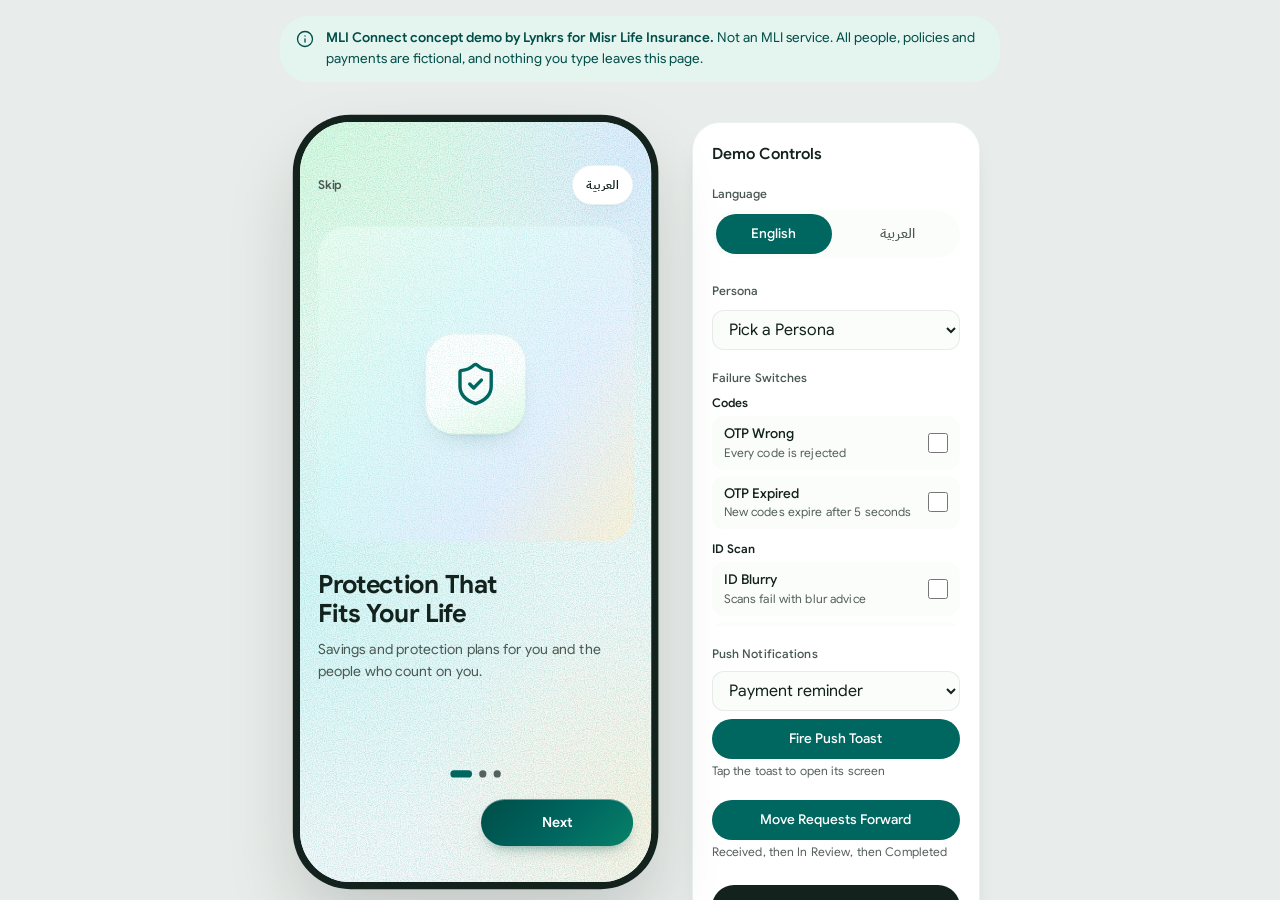
==== commit b0594960: "Publish: the app follows the website's look Built from mli-connect claude/website-look at 8771aea wi" ====
--- a/index.html
+++ b/index.html
@@ -5,12 +5,12 @@
     <meta name="viewport" content="width=device-width, initial-scale=1.0, viewport-fit=cover" />
     <title>MLI Connect Demo</title>
     <link rel="icon" type="image/svg+xml" href="./favicon.svg" />
-    <script type="module" crossorigin src="./assets/index-K8dN_3SE.js"></script>
+    <script type="module" crossorigin src="./assets/index-DRszZK42.js"></script>
     <link rel="modulepreload" crossorigin href="./assets/react-De-jGD7v.js">
     <link rel="modulepreload" crossorigin href="./assets/i18n-CdFJyIge.js">
     <link rel="modulepreload" crossorigin href="./assets/router-DZEUcxvH.js">
     <link rel="modulepreload" crossorigin href="./assets/motion-RvtAyoA6.js">
-    <link rel="stylesheet" crossorigin href="./assets/index-DTv8OXrJ.css">
+    <link rel="stylesheet" crossorigin href="./assets/index-Dt4aj8uz.css">
   </head>
   <body>
     <div id="root"></div>
--- a/assets/index-Dt4aj8uz.css
+++ b/assets/index-Dt4aj8uz.css
@@ -0,0 +1 @@
+@font-face{font-family:Google Sans;font-style:normal;font-display:swap;font-weight:400;src:url(./google-sans-latin-400-normal-gBg6aEjr.woff2) format("woff2"),url(./google-sans-latin-400-normal-DqTfqlHm.woff) format("woff")}@font-face{font-family:Google Sans;font-style:normal;font-display:swap;font-weight:500;src:url(./google-sans-latin-500-normal-C94wcUG3.woff2) format("woff2"),url(./google-sans-latin-500-normal-D5I8YECE.woff) format("woff")}@font-face{font-family:Google Sans;font-style:normal;font-display:swap;font-weight:600;src:url(./google-sans-latin-600-normal-opt7x0vn.woff2) format("woff2"),url(./google-sans-latin-600-normal-DP24O2H-.woff) format("woff")}@font-face{font-family:Google Sans;font-style:normal;font-display:swap;font-weight:700;src:url(./google-sans-latin-700-normal-B3LHozD6.woff2) format("woff2"),url(./google-sans-latin-700-normal-CV7aHjQV.woff) format("woff")}@font-face{font-family:IBM Plex Sans Arabic;font-style:normal;font-display:swap;font-weight:400;src:url(./ibm-plex-sans-arabic-arabic-400-normal-CyU-ddYS.woff2) format("woff2"),url(./ibm-plex-sans-arabic-arabic-400-normal-EA1o-u_Q.woff) format("woff")}@font-face{font-family:IBM Plex Sans Arabic;font-style:normal;font-display:swap;font-weight:500;src:url(./ibm-plex-sans-arabic-arabic-500-normal-C4MQITzh.woff2) format("woff2"),url(./ibm-plex-sans-arabic-arabic-500-normal-DPXcppbm.woff) format("woff")}@font-face{font-family:IBM Plex Sans Arabic;font-style:normal;font-display:swap;font-weight:600;src:url(./ibm-plex-sans-arabic-arabic-600-normal-0pRdybE_.woff2) format("woff2"),url(./ibm-plex-sans-arabic-arabic-600-normal-MJZ0liF5.woff) format("woff")}@font-face{font-family:IBM Plex Sans Arabic;font-style:normal;font-display:swap;font-weight:700;src:url(./ibm-plex-sans-arabic-arabic-700-normal-DrtBj6UE.woff2) format("woff2"),url(./ibm-plex-sans-arabic-arabic-700-normal-9rXc6cUL.woff) format("woff")}:root{--logo-ink: #1d6357;--logo-teal: #369e89;--logo-mint: #8acdb5;--primary: #006660;--teal-d: #004d48;--green: #0fb373;--teal-l: #e4f4ef;--on-primary: #ffffff;--primary-container: #b3eedb;--on-primary-container: #003733;--secondary: #3f6a5f;--secondary-container: #e4f4ef;--on-secondary-container: #004d48;--tertiary-container: #e6defc;--surface: #fbfdfb;--surface-container-lowest: #ffffff;--surface-container-low: #f2f6f4;--surface-container: #ecf1ee;--surface-container-high: #e6ebe8;--surface-container-highest: #e0e6e3;--on-surface: #13221d;--on-surface-variant: #4a5853;--outline: #6f7975;--outline-variant: #bec9c4;--error: #b8333a;--on-error: #ffffff;--error-container: #ffdad6;--mint: #d6fadf;--aqua: #cff7f7;--ice: #dfedff;--lavender: #efe3ff;--lilac: #fadffb;--white: var(--surface-container-lowest);--mist: var(--surface);--ink: var(--on-surface);--ink-2: var(--on-surface-variant);--ink-3: var(--outline);--brand: var(--primary);--danger: var(--error);--line: rgba(19, 34, 29, .08);--scrim: rgba(0, 0, 0, .32);--stage: #e8ecea;--shadow-soft: 0 1px 2px rgba(19, 34, 29, .04), 0 10px 28px -14px rgba(19, 34, 29, .16);--shadow-raised: 0 2px 6px rgba(19, 34, 29, .05), 0 28px 60px -26px rgba(19, 34, 29, .28);--shadow-float: 0 1px 2px rgba(19, 34, 29, .06), 0 8px 24px rgba(19, 34, 29, .1);--shadow-button: 0 1px 2px rgba(19, 34, 29, .04), 0 2px 8px rgba(19, 34, 29, .06);--shadow-frame: 0 2px 6px rgba(15, 31, 26, .08), 0 40px 80px rgba(15, 31, 26, .18);--glass-tint: rgba(250, 252, 251, .78);--glass-tint-strong: rgba(250, 252, 251, .9);--glass-solid: #f3f7f5;--glass-hairline: rgba(255, 255, 255, .85);--glass-border: rgba(19, 34, 29, .08);--glass-blur: 24px;--glass-saturate: 170%;--separator: rgba(19, 34, 29, .09);--inset-top: 48px;--inset-bottom: 16px;--ease-emphasized: cubic-bezier(.2, 0, 0, 1);--ease-standard: cubic-bezier(.2, 0, 0, 1);--ease-ios: cubic-bezier(.32, .72, 0, 1);--ease-spring: cubic-bezier(.34, 1.3, .64, 1);--ease-ios-spring: cubic-bezier(.32, 1.25, .55, 1);--ease-ios-out: cubic-bezier(.2, .9, .25, 1);--duration-short: .2s;--duration-medium: .3s;--duration-long: .5s;--gradient-hero: linear-gradient(135deg, var(--mint), var(--aqua), var(--ice));--gradient-ai: linear-gradient(135deg, var(--ice), var(--lavender), var(--lilac));--gradient-calm: linear-gradient(135deg, var(--surface), rgba(214, 250, 223, .4));--brand-mid: #0a7b6e;--amber-soft: #fff1d6;--peach-soft: #ffe6d1;--gradient-brand: linear-gradient(135deg, var(--teal-d) 0%, var(--brand-mid) 100%);--gradient-page: linear-gradient(180deg, rgba(214, 250, 223, .55) 0%, rgba(207, 247, 247, .25) 220px, var(--surface) 420px);--wash-success: linear-gradient(135deg, var(--mint) 0%, var(--aqua) 100%);--wash-info: linear-gradient(135deg, var(--ice) 0%, var(--aqua) 100%);--wash-warning: linear-gradient(135deg, var(--amber-soft) 0%, var(--peach-soft) 100%);--wash-error: linear-gradient(135deg, var(--lilac) 0%, var(--lavender) 100%);--shadow-brand: 0 1px 2px rgba(0, 77, 72, .18), 0 6px 16px -4px rgba(0, 77, 72, .35);--shimmer: linear-gradient(90deg, transparent 0%, rgba(255, 255, 255, .65) 50%, transparent 100%);--btn-hairline: rgba(255, 255, 255, .24);--gradient-celebrate: linear-gradient(160deg, var(--mint) 0%, var(--aqua) 45%, var(--ice) 78%, var(--lavender) 100%);--cream: #fff1d4;--peach: #ffe6d5;--ink-3: #55615c;--fill: #f2f6f4;--gradient-brand: linear-gradient(135deg, #004d48 0%, #006660 55%, #0a8f6c 120%);--gradient-deep: linear-gradient(135deg, #004d48 0%, #006660 58%, #087a66 100%);--gradient-accent: linear-gradient(90deg, var(--primary), var(--green));--shadow-brand: inset 0 1px 0 rgba(255, 255, 255, .22), 0 8px 18px -10px rgba(0, 77, 72, .7);--grain: url("data:image/svg+xml,%3Csvg xmlns='http://www.w3.org/2000/svg' width='220' height='220'%3E%3Cfilter id='g' x='0' y='0' width='100%25' height='100%25'%3E%3CfeTurbulence type='fractalNoise' baseFrequency='.82' numOctaves='2' seed='11' stitchTiles='stitch'/%3E%3CfeColorMatrix values='0 0 0 0 0  0 0 0 0 .3  0 0 0 0 .27  .4 0 0 0 -.15'/%3E%3C/filter%3E%3Crect width='220' height='220' filter='url(%23g)'/%3E%3C/svg%3E");--grain-s: url("data:image/svg+xml,%3Csvg xmlns='http://www.w3.org/2000/svg' width='220' height='220'%3E%3Cfilter id='g' x='0' y='0' width='100%25' height='100%25'%3E%3CfeTurbulence type='fractalNoise' baseFrequency='.82' numOctaves='2' seed='23' stitchTiles='stitch'/%3E%3CfeColorMatrix values='0 0 0 0 0  0 0 0 0 .3  0 0 0 0 .27  .3 0 0 0 -.118'/%3E%3C/filter%3E%3Crect width='220' height='220' filter='url(%23g)'/%3E%3C/svg%3E");--grain-l: url("data:image/svg+xml,%3Csvg xmlns='http://www.w3.org/2000/svg' width='220' height='220'%3E%3Cfilter id='g' x='0' y='0' width='100%25' height='100%25'%3E%3CfeTurbulence type='fractalNoise' baseFrequency='.82' numOctaves='2' seed='4' stitchTiles='stitch'/%3E%3CfeColorMatrix values='0 0 0 0 1  0 0 0 0 1  0 0 0 0 1  .5 0 0 0 -.17'/%3E%3C/filter%3E%3Crect width='220' height='220' filter='url(%23g)'/%3E%3C/svg%3E");--gradient-hero: radial-gradient(64% 86% at 0% 0%, rgba(214, 250, 223, .98) 0%, rgba(214, 250, 223, .5) 46%, rgba(214, 250, 223, 0) 100%), radial-gradient(58% 82% at 100% 0%, rgba(223, 237, 255, .98) 0%, rgba(223, 237, 255, .5) 46%, rgba(223, 237, 255, 0) 100%), radial-gradient(44% 70% at 52% 0%, rgba(207, 247, 247, .8) 0%, rgba(207, 247, 247, 0) 100%), radial-gradient(40% 56% at 84% 70%, rgba(255, 241, 212, .7) 0%, rgba(255, 241, 212, 0) 100%);--gradient-page: radial-gradient(90% 38% at 0% 0%, rgba(214, 250, 223, .9) 0%, rgba(214, 250, 223, 0) 100%), radial-gradient(80% 36% at 100% 4%, rgba(223, 237, 255, .95) 0%, rgba(223, 237, 255, 0) 100%), radial-gradient(80% 34% at 0% 62%, rgba(207, 247, 247, .7) 0%, rgba(207, 247, 247, 0) 100%), radial-gradient(70% 30% at 100% 92%, rgba(255, 241, 212, .6) 0%, rgba(255, 241, 212, 0) 100%), linear-gradient(180deg, #f2fcf6 0%, #eef9f7 45%, #f4f8fb 100%);--page-base: #f2fcf6;--gradient-calm: radial-gradient(70% 90% at 0% 0%, rgba(214, 250, 223, .85) 0%, rgba(214, 250, 223, 0) 100%), radial-gradient(60% 90% at 100% 0%, rgba(223, 237, 255, .85) 0%, rgba(223, 237, 255, 0) 100%), radial-gradient(40% 70% at 55% 0%, rgba(207, 247, 247, .5) 0%, rgba(207, 247, 247, 0) 100%), linear-gradient(180deg, rgba(255, 255, 255, 0) 0%, rgba(255, 255, 255, 0) 100%);--card-veil: rgba(255, 255, 255, .95);--card-veil-2: rgba(255, 255, 255, .82);--card-tint: rgba(214, 250, 223, .66);--card-tint-2: rgba(207, 247, 247, .74);--card-tint-3: rgba(223, 237, 255, .82);--card-tint-4: rgba(255, 241, 212, .72);--rim: rgba(0, 102, 96, .12);--rim-strong: rgba(0, 102, 96, .22);--rim-gradient: linear-gradient(90deg, #7fdcb0 0%, #6fd3d3 18%, #9cc3ff 36%, #b9dcf2 52%, #f3d49b 68%, #0fb373 84%, #7fdcb0 100%);--shadow-soft: inset 0 0 0 1px rgba(0, 102, 96, .08), 0 1px 2px rgba(0, 77, 72, .05), 0 14px 30px -20px rgba(0, 77, 72, .38);--shadow-raised: inset 0 0 0 1px rgba(0, 102, 96, .08), 0 2px 6px rgba(0, 77, 72, .06), 0 24px 50px -28px rgba(0, 77, 72, .5);--shadow-float: inset 0 0 0 1px rgba(0, 102, 96, .12), 0 1px 2px rgba(0, 77, 72, .06), 0 16px 34px -14px rgba(0, 77, 72, .42);--shadow-button: inset 0 0 0 1px rgba(0, 102, 96, .14), 0 6px 14px -10px rgba(0, 77, 72, .45);--eyebrow-fill: linear-gradient(120deg, rgba(255, 255, 255, .9), rgba(214, 250, 223, .7));--ghost-fill: rgba(255, 255, 255, .8);--active-fill: rgba(0, 102, 96, .09);--focus-halo: rgba(221, 238, 251, .9);--halo-mint: rgba(214, 250, 223, .95);--deep-glow: radial-gradient(70% 120% at 100% 0%, rgba(15, 179, 115, .34), rgba(15, 179, 115, 0) 70%);--bar-fill: rgba(255, 255, 255, .94);--gradient-sheet: radial-gradient(90% 34% at 0% 0%, rgba(214, 250, 223, 1) 0%, rgba(214, 250, 223, 0) 72%), radial-gradient(80% 30% at 100% 6%, rgba(223, 237, 255, 1) 0%, rgba(223, 237, 255, 0) 72%), radial-gradient(90% 30% at 100% 100%, rgba(255, 241, 212, 1) 0%, rgba(255, 241, 212, 0) 72%), radial-gradient(80% 28% at 0% 92%, rgba(207, 247, 247, 1) 0%, rgba(207, 247, 247, 0) 72%);--sheet-base: #fbfefc;--gradient-hero-card: linear-gradient(155deg, rgba(255, 255, 255, .55), rgba(255, 255, 255, .12)), linear-gradient(125deg, #d6fadf 0%, #cff7f7 34%, #dfedff 68%, #fff1d4 100%);--gradient-ai-fields: radial-gradient(64% 86% at 0% 0%, rgba(223, 237, 255, .98) 0%, rgba(223, 237, 255, 0) 100%), radial-gradient(58% 82% at 100% 0%, rgba(239, 227, 255, .98) 0%, rgba(239, 227, 255, 0) 100%), radial-gradient(44% 70% at 52% 0%, rgba(250, 223, 251, .8) 0%, rgba(250, 223, 251, 0) 100%);--ease-site: cubic-bezier(.22, .9, .24, 1)}html.a11y-contrast{--primary: #004d48;--brand-mid: #00605a;--on-surface: #000000;--on-surface-variant: #1a2622;--outline: #3a4642;--outline-variant: #5c6a65;--ink-3: #2f3b37;--line: rgba(0, 0, 0, .55);--separator: rgba(0, 0, 0, .45);--glass-border: rgba(0, 0, 0, .5);--glass-tint: #ffffff;--glass-tint-strong: #ffffff;--shadow-soft: 0 0 0 1.5px rgba(0, 0, 0, .6);--shadow-raised: 0 0 0 1.5px rgba(0, 0, 0, .7);--shadow-float: 0 0 0 1.5px rgba(0, 0, 0, .7);--shadow-button: 0 0 0 1px rgba(0, 0, 0, .5)}*,:before,:after{--tw-border-spacing-x: 0;--tw-border-spacing-y: 0;--tw-translate-x: 0;--tw-translate-y: 0;--tw-rotate: 0;--tw-skew-x: 0;--tw-skew-y: 0;--tw-scale-x: 1;--tw-scale-y: 1;--tw-pan-x: ;--tw-pan-y: ;--tw-pinch-zoom: ;--tw-scroll-snap-strictness: proximity;--tw-gradient-from-position: ;--tw-gradient-via-position: ;--tw-gradient-to-position: ;--tw-ordinal: ;--tw-slashed-zero: ;--tw-numeric-figure: ;--tw-numeric-spacing: ;--tw-numeric-fraction: ;--tw-ring-inset: ;--tw-ring-offset-width: 0px;--tw-ring-offset-color: #fff;--tw-ring-color: rgb(59 130 246 / .5);--tw-ring-offset-shadow: 0 0 #0000;--tw-ring-shadow: 0 0 #0000;--tw-shadow: 0 0 #0000;--tw-shadow-colored: 0 0 #0000;--tw-blur: ;--tw-brightness: ;--tw-contrast: ;--tw-grayscale: ;--tw-hue-rotate: ;--tw-invert: ;--tw-saturate: ;--tw-sepia: ;--tw-drop-shadow: ;--tw-backdrop-blur: ;--tw-backdrop-brightness: ;--tw-backdrop-contrast: ;--tw-backdrop-grayscale: ;--tw-backdrop-hue-rotate: ;--tw-backdrop-invert: ;--tw-backdrop-opacity: ;--tw-backdrop-saturate: ;--tw-backdrop-sepia: ;--tw-contain-size: ;--tw-contain-layout: ;--tw-contain-paint: ;--tw-contain-style: }::backdrop{--tw-border-spacing-x: 0;--tw-border-spacing-y: 0;--tw-translate-x: 0;--tw-translate-y: 0;--tw-rotate: 0;--tw-skew-x: 0;--tw-skew-y: 0;--tw-scale-x: 1;--tw-scale-y: 1;--tw-pan-x: ;--tw-pan-y: ;--tw-pinch-zoom: ;--tw-scroll-snap-strictness: proximity;--tw-gradient-from-position: ;--tw-gradient-via-position: ;--tw-gradient-to-position: ;--tw-ordinal: ;--tw-slashed-zero: ;--tw-numeric-figure: ;--tw-numeric-spacing: ;--tw-numeric-fraction: ;--tw-ring-inset: ;--tw-ring-offset-width: 0px;--tw-ring-offset-color: #fff;--tw-ring-color: rgb(59 130 246 / .5);--tw-ring-offset-shadow: 0 0 #0000;--tw-ring-shadow: 0 0 #0000;--tw-shadow: 0 0 #0000;--tw-shadow-colored: 0 0 #0000;--tw-blur: ;--tw-brightness: ;--tw-contrast: ;--tw-grayscale: ;--tw-hue-rotate: ;--tw-invert: ;--tw-saturate: ;--tw-sepia: ;--tw-drop-shadow: ;--tw-backdrop-blur: ;--tw-backdrop-brightness: ;--tw-backdrop-contrast: ;--tw-backdrop-grayscale: ;--tw-backdrop-hue-rotate: ;--tw-backdrop-invert: ;--tw-backdrop-opacity: ;--tw-backdrop-saturate: ;--tw-backdrop-sepia: ;--tw-contain-size: ;--tw-contain-layout: ;--tw-contain-paint: ;--tw-contain-style: }*,:before,:after{box-sizing:border-box;border-width:0;border-style:solid;border-color:currentColor}:before,:after{--tw-content: ""}html,:host{line-height:1.5;-webkit-text-size-adjust:100%;-moz-tab-size:4;-o-tab-size:4;tab-size:4;font-family:Google Sans,IBM Plex Sans Arabic,system-ui,sans-serif;font-feature-settings:normal;font-variation-settings:normal;-webkit-tap-highlight-color:transparent}body{margin:0;line-height:inherit}hr{height:0;color:inherit;border-top-width:1px}abbr:where([title]){-webkit-text-decoration:underline dotted;text-decoration:underline dotted}h1,h2,h3,h4,h5,h6{font-size:inherit;font-weight:inherit}a{color:inherit;text-decoration:inherit}b,strong{font-weight:bolder}code,kbd,samp,pre{font-family:ui-monospace,SFMono-Regular,Menlo,Monaco,Consolas,Liberation Mono,Courier New,monospace;font-feature-settings:normal;font-variation-settings:normal;font-size:1em}small{font-size:80%}sub,sup{font-size:75%;line-height:0;position:relative;vertical-align:baseline}sub{bottom:-.25em}sup{top:-.5em}table{text-indent:0;border-color:inherit;border-collapse:collapse}button,input,optgroup,select,textarea{font-family:inherit;font-feature-settings:inherit;font-variation-settings:inherit;font-size:100%;font-weight:inherit;line-height:inherit;letter-spacing:inherit;color:inherit;margin:0;padding:0}button,select{text-transform:none}button,input:where([type=button]),input:where([type=reset]),input:where([type=submit]){-webkit-appearance:button;background-color:transparent;background-image:none}:-moz-focusring{outline:auto}:-moz-ui-invalid{box-shadow:none}progress{vertical-align:baseline}::-webkit-inner-spin-button,::-webkit-outer-spin-button{height:auto}[type=search]{-webkit-appearance:textfield;outline-offset:-2px}::-webkit-search-decoration{-webkit-appearance:none}::-webkit-file-upload-button{-webkit-appearance:button;font:inherit}summary{display:list-item}blockquote,dl,dd,h1,h2,h3,h4,h5,h6,hr,figure,p,pre{margin:0}fieldset{margin:0;padding:0}legend{padding:0}ol,ul,menu{list-style:none;margin:0;padding:0}dialog{padding:0}textarea{resize:vertical}input::-moz-placeholder,textarea::-moz-placeholder{opacity:1;color:#9ca3af}input::placeholder,textarea::placeholder{opacity:1;color:#9ca3af}button,[role=button]{cursor:pointer}:disabled{cursor:default}img,svg,video,canvas,audio,iframe,embed,object{display:block;vertical-align:middle}img,video{max-width:100%;height:auto}[hidden]:where(:not([hidden=until-found])){display:none}html.a11y-lg{font-size:112%}html.a11y-xl{font-size:125%}html,body,#root{height:100%}body{background-color:var(--stage);font-family:Google Sans,IBM Plex Sans Arabic,system-ui,sans-serif;color:var(--ink);-webkit-font-smoothing:antialiased;-moz-osx-font-smoothing:grayscale;margin:0;overflow:hidden}html[lang=ar] body{font-family:IBM Plex Sans Arabic,Google Sans,system-ui,sans-serif;letter-spacing:0}html[lang=ar] .app-root *{letter-spacing:0!important}html[lang=ar] .app-root{font-size:110%;line-height:1.8}html[lang=ar] .app-root .text-xs{font-size:.8125rem;line-height:1.3rem}html[lang=ar] .app-root .text-sm{font-size:.9375rem;line-height:1.5rem}html[lang=ar] .app-root .text-base{font-size:1.0625rem;line-height:1.7rem}html[lang=ar] .app-root .text-lg{font-size:1.1875rem;line-height:1.8rem}html[lang=ar] .app-root .text-xl{font-size:1.5rem;line-height:2.05rem}html[lang=ar] .app-root .text-2xl{font-size:1.8125rem;line-height:2.4rem}html[lang=ar] .app-root .text-3xl{font-size:2.0625rem;line-height:2.7rem}.tab-label{font-size:10.5px;line-height:13px;letter-spacing:0}html[lang=ar] .app-root .tab-label{font-size:11.5px;line-height:17px}html{-webkit-tap-highlight-color:transparent;touch-action:manipulation}:is(a,button,input,select,textarea,label,summary,[role=button],[role=tab],[role=radio]){touch-action:manipulation;-webkit-tap-highlight-color:transparent}:is(input:not([type=checkbox]):not([type=radio]):not([type=range]),select,textarea){font-size:max(16px,1em)}:is([role=dialog],[aria-modal=true]),:is([role=dialog],[aria-modal=true]) *,.overflow-y-auto{overscroll-behavior:contain}.overflow-x-auto,[role=tablist]{overscroll-behavior-x:contain}:focus{outline:none}:focus-visible{outline:2px solid var(--brand);outline-offset:2px}.app-root :is(h1,h2){text-wrap:balance}.btn-press{transition:scale .42s cubic-bezier(.34,1.56,.64,1),box-shadow .2s ease-out,opacity .2s ease-out}.btn-press:active:not(:disabled){scale:.96;transition-duration:90ms;transition-timing-function:ease-out}.btn-primary{background-image:var(--gradient-brand);box-shadow:inset 0 1px 0 var(--btn-hairline),var(--shadow-brand)}.btn-primary:disabled{box-shadow:none}.shimmer{position:relative;overflow:hidden}.shimmer:after{content:"";position:absolute;top:0;right:0;bottom:0;left:0;background:var(--shimmer);transform:translate(-100%);animation:shimmer-sweep 1.5s var(--ease-ios) infinite}.dots>span{display:inline-block;width:6px;height:6px;border-radius:9999px;background:currentColor;animation:dot-pulse .9s ease-in-out infinite}.dots>span:nth-child(2){animation-delay:.15s}.dots>span:nth-child(3){animation-delay:.3s}.sr-only{position:absolute;width:1px;height:1px;padding:0;margin:-1px;overflow:hidden;clip:rect(0,0,0,0);white-space:nowrap;border-width:0}.pointer-events-none{pointer-events:none}.pointer-events-auto{pointer-events:auto}.visible{visibility:visible}.invisible{visibility:hidden}.static{position:static}.fixed{position:fixed}.absolute{position:absolute}.relative{position:relative}.inset-0{top:0;right:0;bottom:0;left:0}.inset-x-0{left:0;right:0}.inset-x-\[8\%\]{left:8%;right:8%}.-end-0\.5{inset-inline-end:-.125rem}.-top-0\.5{top:-.125rem}.bottom-0{bottom:0}.bottom-3{bottom:.75rem}.start-\[11px\]{inset-inline-start:11px}.top-0{top:0}.top-4{top:1rem}.top-7{top:1.75rem}.z-10{z-index:10}.z-30{z-index:30}.z-40{z-index:40}.z-50{z-index:50}.z-\[60\]{z-index:60}.z-\[80\]{z-index:80}.col-span-2{grid-column:span 2 / span 2}.-mx-5{margin-left:-1.25rem;margin-right:-1.25rem}.-my-2{margin-top:-.5rem;margin-bottom:-.5rem}.mx-2{margin-left:.5rem;margin-right:.5rem}.mx-auto{margin-left:auto;margin-right:auto}.-mt-10{margin-top:-2.5rem}.-mt-3{margin-top:-.75rem}.-mt-6{margin-top:-1.5rem}.mb-2{margin-bottom:.5rem}.mb-3{margin-bottom:.75rem}.mb-4{margin-bottom:1rem}.mb-6{margin-bottom:1.5rem}.me-2{margin-inline-end:.5rem}.ms-auto{margin-inline-start:auto}.mt-0\.5{margin-top:.125rem}.mt-1{margin-top:.25rem}.mt-2{margin-top:.5rem}.mt-3{margin-top:.75rem}.mt-4{margin-top:1rem}.mt-5{margin-top:1.25rem}.mt-6{margin-top:1.5rem}.mt-8{margin-top:2rem}.mt-auto{margin-top:auto}.line-clamp-2{overflow:hidden;display:-webkit-box;-webkit-box-orient:vertical;-webkit-line-clamp:2}.block{display:block}.inline-block{display:inline-block}.flex{display:flex}.inline-flex{display:inline-flex}.grid{display:grid}.contents{display:contents}.hidden{display:none}.aspect-\[1\.586\]{aspect-ratio:1.586}.aspect-\[3\/4\]{aspect-ratio:3/4}.aspect-\[4\/3\]{aspect-ratio:4/3}.aspect-square{aspect-ratio:1 / 1}.h-0\.5{height:.125rem}.h-1\.5{height:.375rem}.h-10{height:2.5rem}.h-11{height:2.75rem}.h-12{height:3rem}.h-14{height:3.5rem}.h-16{height:4rem}.h-2{height:.5rem}.h-2\.5{height:.625rem}.h-20{height:5rem}.h-24{height:6rem}.h-28{height:7rem}.h-3{height:.75rem}.h-4{height:1rem}.h-40{height:10rem}.h-44{height:11rem}.h-5{height:1.25rem}.h-6{height:1.5rem}.h-7{height:1.75rem}.h-8{height:2rem}.h-9{height:2.25rem}.h-\[110px\]{height:110px}.h-\[120px\]{height:120px}.h-\[150px\]{height:150px}.h-\[160px\]{height:160px}.h-\[170px\]{height:170px}.h-\[196px\]{height:196px}.h-\[200px\]{height:200px}.h-\[220px\]{height:220px}.h-\[22px\]{height:22px}.h-\[260px\]{height:260px}.h-\[26px\]{height:26px}.h-\[270px\]{height:270px}.h-\[5px\]{height:5px}.h-\[84px\]{height:84px}.h-\[92px\]{height:92px}.h-\[calc\(100\%-20px\)\]{height:calc(100% - 20px)}.h-full{height:100%}.max-h-\[88\%\]{max-height:88%}.max-h-\[calc\(100vh-48px\)\]{max-height:calc(100vh - 48px)}.min-h-0{min-height:0px}.min-h-\[160px\]{min-height:160px}.min-h-\[24px\]{min-height:24px}.min-h-\[28px\]{min-height:28px}.min-h-\[40px\]{min-height:40px}.min-h-\[44px\]{min-height:44px}.min-h-\[48px\]{min-height:48px}.min-h-\[50px\]{min-height:50px}.min-h-\[52px\]{min-height:52px}.min-h-\[54px\]{min-height:54px}.min-h-\[56px\]{min-height:56px}.min-h-\[60px\]{min-height:60px}.min-h-\[64px\]{min-height:64px}.w-0\.5{width:.125rem}.w-1\/2{width:50%}.w-10{width:2.5rem}.w-11{width:2.75rem}.w-12{width:3rem}.w-14{width:3.5rem}.w-16{width:4rem}.w-2{width:.5rem}.w-2\.5{width:.625rem}.w-2\/3{width:66.666667%}.w-20{width:5rem}.w-28{width:7rem}.w-3{width:.75rem}.w-3\/4{width:75%}.w-32{width:8rem}.w-4{width:1rem}.w-4\/5{width:80%}.w-5{width:1.25rem}.w-5\/6{width:83.333333%}.w-56{width:14rem}.w-6{width:1.5rem}.w-7{width:1.75rem}.w-72{width:18rem}.w-8{width:2rem}.w-9{width:2.25rem}.w-\[220px\]{width:220px}.w-\[22px\]{width:22px}.w-\[26px\]{width:26px}.w-\[300px\]{width:300px}.w-\[52px\]{width:52px}.w-\[62\%\]{width:62%}.w-\[78\%\]{width:78%}.w-\[84\%\]{width:84%}.w-fit{width:-moz-fit-content;width:fit-content}.w-full{width:100%}.min-w-0{min-width:0px}.min-w-5{min-width:1.25rem}.min-w-\[44px\]{min-width:44px}.max-w-\[260px\]{max-width:260px}.max-w-\[34ch\]{max-width:34ch}.max-w-\[352px\]{max-width:352px}.max-w-\[480px\]{max-width:480px}.max-w-\[560px\]{max-width:560px}.max-w-\[640px\]{max-width:640px}.max-w-\[720px\]{max-width:720px}.max-w-\[85\%\]{max-width:85%}.max-w-\[92\%\]{max-width:92%}.max-w-full{max-width:100%}.flex-1{flex:1 1 0%}.shrink-0{flex-shrink:0}.-rotate-90{--tw-rotate: -90deg;transform:translate(var(--tw-translate-x),var(--tw-translate-y)) rotate(var(--tw-rotate)) skew(var(--tw-skew-x)) skewY(var(--tw-skew-y)) scaleX(var(--tw-scale-x)) scaleY(var(--tw-scale-y))}.rotate-180{--tw-rotate: 180deg;transform:translate(var(--tw-translate-x),var(--tw-translate-y)) rotate(var(--tw-rotate)) skew(var(--tw-skew-x)) skewY(var(--tw-skew-y)) scaleX(var(--tw-scale-x)) scaleY(var(--tw-scale-y))}.-scale-x-100{--tw-scale-x: -1;transform:translate(var(--tw-translate-x),var(--tw-translate-y)) rotate(var(--tw-rotate)) skew(var(--tw-skew-x)) skewY(var(--tw-skew-y)) scaleX(var(--tw-scale-x)) scaleY(var(--tw-scale-y))}.transform{transform:translate(var(--tw-translate-x),var(--tw-translate-y)) rotate(var(--tw-rotate)) skew(var(--tw-skew-x)) skewY(var(--tw-skew-y)) scaleX(var(--tw-scale-x)) scaleY(var(--tw-scale-y))}@keyframes pulse{50%{opacity:.5}}.animate-pulse{animation:pulse 2s cubic-bezier(.4,0,.6,1) infinite}.cursor-grab{cursor:grab}.cursor-pointer{cursor:pointer}.touch-none{touch-action:none}.resize{resize:both}.snap-x{scroll-snap-type:x var(--tw-scroll-snap-strictness)}.snap-mandatory{--tw-scroll-snap-strictness: mandatory}.snap-proximity{--tw-scroll-snap-strictness: proximity}.snap-start{scroll-snap-align:start}.scroll-px-5{scroll-padding-left:1.25rem;scroll-padding-right:1.25rem}.grid-cols-2{grid-template-columns:repeat(2,minmax(0,1fr))}.flex-col{flex-direction:column}.flex-wrap{flex-wrap:wrap}.items-start{align-items:flex-start}.items-end{align-items:flex-end}.items-center{align-items:center}.items-baseline{align-items:baseline}.items-stretch{align-items:stretch}.justify-start{justify-content:flex-start}.justify-end{justify-content:flex-end}.justify-center{justify-content:center}.justify-between{justify-content:space-between}.gap-0\.5{gap:.125rem}.gap-1{gap:.25rem}.gap-1\.5{gap:.375rem}.gap-10{gap:2.5rem}.gap-2{gap:.5rem}.gap-2\.5{gap:.625rem}.gap-3{gap:.75rem}.gap-3\.5{gap:.875rem}.gap-4{gap:1rem}.gap-5{gap:1.25rem}.gap-6{gap:1.5rem}.space-y-1>:not([hidden])~:not([hidden]){--tw-space-y-reverse: 0;margin-top:calc(.25rem * calc(1 - var(--tw-space-y-reverse)));margin-bottom:calc(.25rem * var(--tw-space-y-reverse))}.space-y-1\.5>:not([hidden])~:not([hidden]){--tw-space-y-reverse: 0;margin-top:calc(.375rem * calc(1 - var(--tw-space-y-reverse)));margin-bottom:calc(.375rem * var(--tw-space-y-reverse))}.space-y-2>:not([hidden])~:not([hidden]){--tw-space-y-reverse: 0;margin-top:calc(.5rem * calc(1 - var(--tw-space-y-reverse)));margin-bottom:calc(.5rem * var(--tw-space-y-reverse))}.space-y-2\.5>:not([hidden])~:not([hidden]){--tw-space-y-reverse: 0;margin-top:calc(.625rem * calc(1 - var(--tw-space-y-reverse)));margin-bottom:calc(.625rem * var(--tw-space-y-reverse))}.space-y-3>:not([hidden])~:not([hidden]){--tw-space-y-reverse: 0;margin-top:calc(.75rem * calc(1 - var(--tw-space-y-reverse)));margin-bottom:calc(.75rem * var(--tw-space-y-reverse))}.space-y-4>:not([hidden])~:not([hidden]){--tw-space-y-reverse: 0;margin-top:calc(1rem * calc(1 - var(--tw-space-y-reverse)));margin-bottom:calc(1rem * var(--tw-space-y-reverse))}.space-y-5>:not([hidden])~:not([hidden]){--tw-space-y-reverse: 0;margin-top:calc(1.25rem * calc(1 - var(--tw-space-y-reverse)));margin-bottom:calc(1.25rem * var(--tw-space-y-reverse))}.space-y-6>:not([hidden])~:not([hidden]){--tw-space-y-reverse: 0;margin-top:calc(1.5rem * calc(1 - var(--tw-space-y-reverse)));margin-bottom:calc(1.5rem * var(--tw-space-y-reverse))}.space-y-8>:not([hidden])~:not([hidden]){--tw-space-y-reverse: 0;margin-top:calc(2rem * calc(1 - var(--tw-space-y-reverse)));margin-bottom:calc(2rem * var(--tw-space-y-reverse))}.divide-y>:not([hidden])~:not([hidden]){--tw-divide-y-reverse: 0;border-top-width:calc(1px * calc(1 - var(--tw-divide-y-reverse)));border-bottom-width:calc(1px * var(--tw-divide-y-reverse))}.divide-line>:not([hidden])~:not([hidden]){border-color:var(--line)}.overflow-auto{overflow:auto}.overflow-hidden{overflow:hidden}.overflow-clip{overflow:clip}.overflow-x-auto{overflow-x:auto}.overflow-y-auto{overflow-y:auto}.truncate{overflow:hidden;text-overflow:ellipsis;white-space:nowrap}.whitespace-nowrap{white-space:nowrap}.whitespace-pre-line{white-space:pre-line}.break-words{overflow-wrap:break-word}.break-all{word-break:break-all}.rounded{border-radius:28px}.rounded-\[10px\]{border-radius:10px}.rounded-\[12px\]{border-radius:12px}.rounded-\[14px\]{border-radius:14px}.rounded-\[20px\]{border-radius:20px}.rounded-\[22px\]{border-radius:22px}.rounded-\[26px\]{border-radius:26px}.rounded-\[32px\]{border-radius:32px}.rounded-\[50\%\]{border-radius:50%}.rounded-\[56px\]{border-radius:56px}.rounded-lg{border-radius:32px}.rounded-md{border-radius:16px}.rounded-pill{border-radius:9999px}.rounded-sm{border-radius:12px}.rounded-xs{border-radius:8px}.rounded-b-pill{border-bottom-right-radius:9999px;border-bottom-left-radius:9999px}.rounded-t-\[28px\]{border-top-left-radius:28px;border-top-right-radius:28px}.rounded-t-pill{border-top-left-radius:9999px;border-top-right-radius:9999px}.rounded-ee-md{border-end-end-radius:16px}.rounded-es-md{border-end-start-radius:16px}.border{border-width:1px}.border-0{border-width:0px}.border-2{border-width:2px}.border-4{border-width:4px}.border-b-4{border-bottom-width:4px}.border-e{border-inline-end-width:1px}.border-t{border-top-width:1px}.border-brand{border-color:var(--brand)}.border-danger{border-color:var(--danger)}.border-ink{border-color:var(--ink)}.border-ink-3{border-color:var(--ink-3)}.border-lilac{border-color:var(--lilac)}.border-line{border-color:var(--line)}.border-mint{border-color:var(--mint)}.border-outline{border-color:var(--outline)}.border-transparent{border-color:transparent}.border-white{border-color:var(--white)}.bg-aqua{background-color:var(--aqua)}.bg-brand{background-color:var(--brand)}.bg-fill{background-color:var(--fill)}.bg-ice{background-color:var(--ice)}.bg-ink{background-color:var(--ink)}.bg-ink-3{background-color:var(--ink-3)}.bg-lavender{background-color:var(--lavender)}.bg-lilac{background-color:var(--lilac)}.bg-line{background-color:var(--line)}.bg-mint{background-color:var(--mint)}.bg-mist{background-color:var(--mist)}.bg-primary-container{background-color:var(--primary-container)}.bg-scrim{background-color:var(--scrim)}.bg-secondary-container{background-color:var(--secondary-container)}.bg-surface-container{background-color:var(--surface-container)}.bg-surface-high{background-color:var(--surface-container-high)}.bg-surface-highest{background-color:var(--surface-container-highest)}.bg-surface-low{background-color:var(--surface-container-low)}.bg-teal-d{background-color:var(--teal-d)}.bg-teal-l{background-color:var(--teal-l)}.bg-transparent{background-color:transparent}.bg-white{background-color:var(--white)}.bg-accent{background-image:var(--gradient-accent)}.bg-ai{background-image:var(--gradient-ai)}.bg-brand-gradient{background-image:var(--gradient-brand)}.bg-calm{background-image:var(--gradient-calm)}.bg-celebrate{background-image:var(--gradient-celebrate)}.bg-error-wash{background-image:var(--wash-error)}.bg-gradient-to-br{background-image:linear-gradient(to bottom right,var(--tw-gradient-stops))}.bg-hero{background-image:var(--gradient-hero)}.bg-info-wash{background-image:var(--wash-info)}.bg-page{background-image:var(--gradient-page)}.bg-success-wash{background-image:var(--wash-success)}.bg-warning-wash{background-image:var(--wash-warning)}.from-white{--tw-gradient-from: var(--white) var(--tw-gradient-from-position);--tw-gradient-to: rgb(255 255 255 / 0) var(--tw-gradient-to-position);--tw-gradient-stops: var(--tw-gradient-from), var(--tw-gradient-to)}.to-transparent{--tw-gradient-to: transparent var(--tw-gradient-to-position)}.stroke-brand{stroke:var(--brand)}.stroke-ink-3{stroke:var(--ink-3)}.stroke-line{stroke:var(--line)}.object-cover{-o-object-fit:cover;object-fit:cover}.p-1{padding:.25rem}.p-2{padding:.5rem}.p-3{padding:.75rem}.p-4{padding:1rem}.p-5{padding:1.25rem}.p-6{padding:1.5rem}.p-\[3px\]{padding:3px}.p-\[5px\]{padding:5px}.\!px-4{padding-left:1rem!important;padding-right:1rem!important}.px-0\.5{padding-left:.125rem;padding-right:.125rem}.px-1{padding-left:.25rem;padding-right:.25rem}.px-10{padding-left:2.5rem;padding-right:2.5rem}.px-2{padding-left:.5rem;padding-right:.5rem}.px-2\.5{padding-left:.625rem;padding-right:.625rem}.px-3{padding-left:.75rem;padding-right:.75rem}.px-3\.5{padding-left:.875rem;padding-right:.875rem}.px-4{padding-left:1rem;padding-right:1rem}.px-5{padding-left:1.25rem;padding-right:1.25rem}.px-6{padding-left:1.5rem;padding-right:1.5rem}.py-1{padding-top:.25rem;padding-bottom:.25rem}.py-1\.5{padding-top:.375rem;padding-bottom:.375rem}.py-2{padding-top:.5rem;padding-bottom:.5rem}.py-2\.5{padding-top:.625rem;padding-bottom:.625rem}.py-3{padding-top:.75rem;padding-bottom:.75rem}.py-4{padding-top:1rem;padding-bottom:1rem}.pb-1{padding-bottom:.25rem}.pb-10{padding-bottom:2.5rem}.pb-14{padding-bottom:3.5rem}.pb-2{padding-bottom:.5rem}.pb-28{padding-bottom:7rem}.pb-3{padding-bottom:.75rem}.pb-32{padding-bottom:8rem}.pb-4{padding-bottom:1rem}.pb-5{padding-bottom:1.25rem}.pb-6{padding-bottom:1.5rem}.pb-7{padding-bottom:1.75rem}.pb-\[max\(calc\(var\(--inset-bottom\)_\+_8px\)\,24px\)\]{padding-bottom:max(calc(var(--inset-bottom) + 8px),24px)}.pe-3{padding-inline-end:.75rem}.pe-3\.5{padding-inline-end:.875rem}.pe-4{padding-inline-end:1rem}.ps-1\.5{padding-inline-start:.375rem}.pt-0\.5{padding-top:.125rem}.pt-1{padding-top:.25rem}.pt-16{padding-top:4rem}.pt-2{padding-top:.5rem}.pt-3{padding-top:.75rem}.pt-4{padding-top:1rem}.pt-5{padding-top:1.25rem}.pt-6{padding-top:1.5rem}.text-center{text-align:center}.text-start{text-align:start}.text-end{text-align:end}.align-middle{vertical-align:middle}.text-2xl{font-size:1.75rem;line-height:2rem;letter-spacing:-.02em}.text-3xl{font-size:1.875rem;line-height:2.125rem;letter-spacing:-.025em}.text-\[11px\]{font-size:11px}.text-base{font-size:.96875rem;line-height:1.5rem;letter-spacing:0}.text-lg{font-size:1.0625rem;line-height:1.45rem;letter-spacing:-.005em}.text-sm{font-size:.84375rem;line-height:1.3rem;letter-spacing:0}.text-xl{font-size:1.4375rem;line-height:1.75rem;letter-spacing:-.015em}.text-xs{font-size:.75rem;line-height:1.05rem;letter-spacing:.01em}.font-bold{font-weight:700}.font-medium{font-weight:500}.font-semibold{font-weight:600}.leading-relaxed{line-height:1.625}.tracking-wider{letter-spacing:.05em}.text-brand{color:var(--brand)}.text-danger{color:var(--danger)}.text-ink{color:var(--ink)}.text-ink-2{color:var(--ink-2)}.text-ink-3{color:var(--ink-3)}.text-mint{color:var(--mint)}.text-on-primary{color:var(--on-primary)}.text-on-secondary-container{color:var(--on-secondary-container)}.text-teal-d{color:var(--teal-d)}.text-white{color:var(--white)}.accent-\[var\(--primary\)\]{accent-color:var(--primary)}.accent-brand{accent-color:var(--brand)}.opacity-0{opacity:0}.opacity-100{opacity:1}.opacity-25{opacity:.25}.opacity-40{opacity:.4}.opacity-50{opacity:.5}.opacity-80{opacity:.8}.opacity-90{opacity:.9}.shadow{--tw-shadow: 0 1px 3px 0 rgb(0 0 0 / .1), 0 1px 2px -1px rgb(0 0 0 / .1);--tw-shadow-colored: 0 1px 3px 0 var(--tw-shadow-color), 0 1px 2px -1px var(--tw-shadow-color);box-shadow:var(--tw-ring-offset-shadow, 0 0 #0000),var(--tw-ring-shadow, 0 0 #0000),var(--tw-shadow)}.shadow-\[inset_0_0_0_1\.5px_var\(--outline-variant\)\]{--tw-shadow: inset 0 0 0 1.5px var(--outline-variant);--tw-shadow-colored: inset 0 0 0 1.5px var(--tw-shadow-color);box-shadow:var(--tw-ring-offset-shadow, 0 0 #0000),var(--tw-ring-shadow, 0 0 #0000),var(--tw-shadow)}.shadow-\[inset_0_0_0_2px_var\(--primary\)\]{--tw-shadow: inset 0 0 0 2px var(--primary);--tw-shadow-colored: inset 0 0 0 2px var(--tw-shadow-color);box-shadow:var(--tw-ring-offset-shadow, 0 0 #0000),var(--tw-ring-shadow, 0 0 #0000),var(--tw-shadow)}.shadow-brand{--tw-shadow: var(--shadow-brand);--tw-shadow-colored: var(--shadow-brand);box-shadow:var(--tw-ring-offset-shadow, 0 0 #0000),var(--tw-ring-shadow, 0 0 #0000),var(--tw-shadow)}.shadow-button{--tw-shadow: var(--shadow-button);--tw-shadow-colored: var(--shadow-button);box-shadow:var(--tw-ring-offset-shadow, 0 0 #0000),var(--tw-ring-shadow, 0 0 #0000),var(--tw-shadow)}.shadow-frame{--tw-shadow: var(--shadow-frame);--tw-shadow-colored: var(--shadow-frame);box-shadow:var(--tw-ring-offset-shadow, 0 0 #0000),var(--tw-ring-shadow, 0 0 #0000),var(--tw-shadow)}.shadow-raised{--tw-shadow: var(--shadow-raised);--tw-shadow-colored: var(--shadow-raised);box-shadow:var(--tw-ring-offset-shadow, 0 0 #0000),var(--tw-ring-shadow, 0 0 #0000),var(--tw-shadow)}.shadow-soft{--tw-shadow: var(--shadow-soft);--tw-shadow-colored: var(--shadow-soft);box-shadow:var(--tw-ring-offset-shadow, 0 0 #0000),var(--tw-ring-shadow, 0 0 #0000),var(--tw-shadow)}.shadow-brand{--tw-shadow-color: var(--brand);--tw-shadow: var(--tw-shadow-colored)}.outline{outline-style:solid}.ring{--tw-ring-offset-shadow: var(--tw-ring-inset) 0 0 0 var(--tw-ring-offset-width) var(--tw-ring-offset-color);--tw-ring-shadow: var(--tw-ring-inset) 0 0 0 calc(3px + var(--tw-ring-offset-width)) var(--tw-ring-color);box-shadow:var(--tw-ring-offset-shadow),var(--tw-ring-shadow),var(--tw-shadow, 0 0 #0000)}.ring-2{--tw-ring-offset-shadow: var(--tw-ring-inset) 0 0 0 var(--tw-ring-offset-width) var(--tw-ring-offset-color);--tw-ring-shadow: var(--tw-ring-inset) 0 0 0 calc(2px + var(--tw-ring-offset-width)) var(--tw-ring-color);box-shadow:var(--tw-ring-offset-shadow),var(--tw-ring-shadow),var(--tw-shadow, 0 0 #0000)}.ring-8{--tw-ring-offset-shadow: var(--tw-ring-inset) 0 0 0 var(--tw-ring-offset-width) var(--tw-ring-offset-color);--tw-ring-shadow: var(--tw-ring-inset) 0 0 0 calc(8px + var(--tw-ring-offset-width)) var(--tw-ring-color);box-shadow:var(--tw-ring-offset-shadow),var(--tw-ring-shadow),var(--tw-shadow, 0 0 #0000)}.ring-brand{--tw-ring-color: var(--brand)}.ring-ink{--tw-ring-color: var(--ink)}.ring-transparent{--tw-ring-color: transparent}.blur-md{--tw-blur: blur(12px);filter:var(--tw-blur) var(--tw-brightness) var(--tw-contrast) var(--tw-grayscale) var(--tw-hue-rotate) var(--tw-invert) var(--tw-saturate) var(--tw-sepia) var(--tw-drop-shadow)}.filter{filter:var(--tw-blur) var(--tw-brightness) var(--tw-contrast) var(--tw-grayscale) var(--tw-hue-rotate) var(--tw-invert) var(--tw-saturate) var(--tw-sepia) var(--tw-drop-shadow)}.transition{transition-property:color,background-color,border-color,text-decoration-color,fill,stroke,opacity,box-shadow,transform,filter,backdrop-filter;transition-timing-function:cubic-bezier(.4,0,.2,1);transition-duration:.15s}.transition-\[background-color\,box-shadow\]{transition-property:background-color,box-shadow;transition-timing-function:cubic-bezier(.4,0,.2,1);transition-duration:.15s}.transition-\[width\]{transition-property:width;transition-timing-function:cubic-bezier(.4,0,.2,1);transition-duration:.15s}.transition-all{transition-property:all;transition-timing-function:cubic-bezier(.4,0,.2,1);transition-duration:.15s}.transition-colors{transition-property:color,background-color,border-color,text-decoration-color,fill,stroke;transition-timing-function:cubic-bezier(.4,0,.2,1);transition-duration:.15s}.transition-opacity{transition-property:opacity;transition-timing-function:cubic-bezier(.4,0,.2,1);transition-duration:.15s}.transition-shadow{transition-property:box-shadow;transition-timing-function:cubic-bezier(.4,0,.2,1);transition-duration:.15s}.transition-transform{transition-property:transform;transition-timing-function:cubic-bezier(.4,0,.2,1);transition-duration:.15s}.duration-150{transition-duration:.15s}.duration-200{transition-duration:.2s}.duration-300{transition-duration:.3s}.ease-out{transition-timing-function:cubic-bezier(0,0,.2,1)}.no-scrollbar{scrollbar-width:none}.no-scrollbar::-webkit-scrollbar{display:none}.chrome{-moz-user-select:none;user-select:none;-webkit-user-select:none}.pressable:not(.absolute):not(.fixed){position:relative}.pressable{transition:scale .18s var(--ease-ios)}.pressable:active{scale:.98}.pressable:after,.pressable:before{content:"";position:absolute;top:0;right:0;bottom:0;left:0;border-radius:inherit;pointer-events:none}.pressable:after{background:currentColor;opacity:0;transition:opacity .25s var(--ease-ios)}.pressable:focus-visible:after{opacity:.08}.pressable:active:after{opacity:.07;transition-duration:80ms}.pressable:before{opacity:0;background:radial-gradient(circle at var(--rx, 50%) var(--ry, 50%),currentColor 0 var(--rr),transparent calc(var(--rr) + 1px))}.pressable.rippling:before{animation:m3-ripple .48s var(--ease-ios)}.glass,.glass-strong{background:var(--glass-solid);border:1px solid var(--glass-border);box-shadow:inset 0 1px 0 var(--glass-hairline),var(--shadow-float)}@supports ((backdrop-filter: blur(1px)) or (-webkit-backdrop-filter: blur(1px))){.glass{background:var(--glass-tint);-webkit-backdrop-filter:blur(var(--glass-blur)) saturate(var(--glass-saturate));backdrop-filter:blur(var(--glass-blur)) saturate(var(--glass-saturate))}.glass-strong{background:var(--glass-tint-strong);-webkit-backdrop-filter:blur(var(--glass-blur)) saturate(var(--glass-saturate));backdrop-filter:blur(var(--glass-blur)) saturate(var(--glass-saturate))}}.glass-button{background:var(--glass-solid);border:1px solid var(--glass-border);box-shadow:inset 0 1px 0 var(--glass-hairline),var(--shadow-button)}@supports ((backdrop-filter: blur(1px)) or (-webkit-backdrop-filter: blur(1px))){.glass-button{background:var(--glass-tint-strong);-webkit-backdrop-filter:blur(var(--glass-blur)) saturate(var(--glass-saturate));backdrop-filter:blur(var(--glass-blur)) saturate(var(--glass-saturate))}}.glass-edge{background:var(--glass-solid)}@supports ((backdrop-filter: blur(1px)) or (-webkit-backdrop-filter: blur(1px))){.glass-edge{background:var(--glass-tint);-webkit-backdrop-filter:blur(var(--glass-blur)) saturate(var(--glass-saturate));backdrop-filter:blur(var(--glass-blur)) saturate(var(--glass-saturate))}}.grouped>*+*{border-top:1px solid transparent;-o-border-image:linear-gradient(to right,transparent var(--row-inset, 16px),var(--separator) var(--row-inset, 16px)) 1;border-image:linear-gradient(to right,transparent var(--row-inset, 16px),var(--separator) var(--row-inset, 16px)) 1}[dir=rtl] .grouped>*+*{-o-border-image:linear-gradient(to left,transparent var(--row-inset, 16px),var(--separator) var(--row-inset, 16px)) 1;border-image:linear-gradient(to left,transparent var(--row-inset, 16px),var(--separator) var(--row-inset, 16px)) 1}.fill-start{transform-origin:left center}[dir=rtl] .fill-start{transform-origin:right center}.pt-bar{padding-top:var(--inset-top)}.pt-hero{padding-top:calc(var(--inset-top) + 8px)}.pt-hero-lg{padding-top:calc(var(--inset-top) + 16px)}.pt-hero-xl{padding-top:calc(var(--inset-top) + 32px)}.pb-cta{padding-bottom:calc(var(--inset-bottom) + 16px)}.pb-cta-lg{padding-bottom:calc(var(--inset-bottom) + 24px)}.top-bar{top:calc(var(--inset-top) - 8px)}.pb-tabbar{padding-bottom:calc(max(calc(var(--inset-bottom) - 8px),12px) + 80px)}.bottom-bar{bottom:max(calc(var(--inset-bottom) - 8px),12px)}.\[--row-inset\:68px\]{--row-inset: 68px}.bare{--inset-top: max(env(safe-area-inset-top), 20px);--inset-bottom: max(env(safe-area-inset-bottom), 16px);padding-left:env(safe-area-inset-left);padding-right:env(safe-area-inset-right)}.statusbar-scrim{display:none}.bare .statusbar-scrim{display:block;height:env(safe-area-inset-top)}@property --rr{syntax: "<length>"; inherits: false; initial-value: 0px;}@keyframes m3-ripple{0%{--rr: 0px;opacity:.12}to{--rr: 420px;opacity:0}}.ambient{background-size:200% 200%;background-position:40% 50%}@keyframes shimmer-sweep{to{transform:translate(100%)}}@keyframes dot-pulse{0%,to{opacity:.35;transform:translateY(0)}40%{opacity:1;transform:translateY(-3px)}}@media (prefers-reduced-motion: reduce){.btn-press:active:not(:disabled){scale:none}.shimmer:after,.dots>span{animation:none}.pressable.rippling:before{animation:none}.pressable:active{scale:none}.ambient{animation:none;background-size:100% 100%}*,*:before,*:after{animation-duration:.01ms!important;animation-iteration-count:1!important;transition-duration:.01ms!important;scroll-behavior:auto!important}}html.a11y-links .app-root a,html.a11y-links .app-root [role=link]{text-decoration:underline;text-underline-offset:3px}html.a11y-spacing .app-root{line-height:1.75;word-spacing:.1em}html[lang=en].a11y-spacing .app-root{letter-spacing:.02em}html.a11y-still *,html.a11y-still *:before,html.a11y-still *:after{animation-duration:.001ms!important;animation-iteration-count:1!important;transition-duration:.001ms!important;scroll-behavior:auto!important}@media (prefers-reduced-transparency: reduce){.glass,.glass-strong,.glass-button,.glass-edge{background:var(--glass-solid)!important;backdrop-filter:none!important;-webkit-backdrop-filter:none!important}}html.a11y-solid .glass,html.a11y-solid .glass-strong,html.a11y-solid .glass-button,html.a11y-solid .glass-edge{background:var(--glass-solid)!important;backdrop-filter:none!important;-webkit-backdrop-filter:none!important}.bg-page{background-color:var(--page-base);background-image:var(--grain),var(--gradient-page);background-size:220px 220px,100% 100%,100% 100%,100% 100%,100% 100%,100% 100%;background-repeat:repeat,no-repeat,no-repeat,no-repeat,no-repeat,no-repeat;background-blend-mode:multiply,normal,normal,normal,normal,normal}.bg-hero{background-color:var(--mint);background-image:var(--grain-s),var(--gradient-hero-card);background-size:220px 220px,100% 100%,100% 100%;background-repeat:repeat,no-repeat,no-repeat;background-blend-mode:multiply,normal,normal}.bg-hero.hero-bleed{background-color:transparent;background-image:var(--grain),var(--gradient-hero);background-size:220px 220px,100% 100%,100% 100%,100% 100%,100% 100%;background-repeat:repeat,no-repeat,no-repeat,no-repeat,no-repeat;background-blend-mode:multiply,normal,normal,normal,normal}.bg-calm{background-image:var(--grain-s),var(--gradient-calm);background-size:220px 220px,100% 100%,100% 100%,100% 100%,100% 100%;background-repeat:repeat,no-repeat,no-repeat,no-repeat,no-repeat;background-blend-mode:multiply,normal,normal,normal,normal}.bg-card{background-color:var(--white);background-image:var(--grain-s),linear-gradient(155deg,var(--card-veil) 0%,var(--card-veil-2) 52%,var(--ct, var(--card-tint)) 100%);background-size:220px 220px,100% 100%;background-repeat:repeat,no-repeat;background-blend-mode:multiply,normal}.bg-card:nth-child(4n+2){--ct: var(--card-tint-2)}.bg-card:nth-child(4n+3){--ct: var(--card-tint-3)}.bg-card:nth-child(4n){--ct: var(--card-tint-4)}.bg-deep{background-color:var(--teal-d);background-image:var(--grain-l),var(--deep-glow),var(--gradient-deep);background-size:220px 220px,100% 100%,100% 100%;background-repeat:repeat,no-repeat,no-repeat;background-blend-mode:soft-light,normal,normal}.eyebrow{background-image:var(--eyebrow-fill);box-shadow:inset 0 0 0 1px var(--rim)}.rim-gradient{position:relative}.rim-gradient:after{content:"";position:absolute;top:-1px;right:-1px;bottom:-1px;left:-1px;border-radius:inherit;padding:1.5px;pointer-events:none;background:var(--rim-gradient);-webkit-mask:linear-gradient(black 0 0) content-box,linear-gradient(black 0 0);-webkit-mask-composite:xor;mask:linear-gradient(black 0 0) content-box exclude,linear-gradient(black 0 0)}.field{background-color:var(--fill);transition:box-shadow .2s var(--ease-site),background-color .2s var(--ease-site)}.field:focus{background-color:var(--white);border-color:var(--primary);box-shadow:inset 0 0 0 .5px var(--primary),0 0 0 4px var(--focus-halo)}.rail{scroll-snap-type:x mandatory;overscroll-behavior-x:contain}.rail>*{scroll-snap-align:start}@media (hover: hover) and (pointer: fine){.btn-primary:hover:not(:disabled){box-shadow:inset 0 1px 0 var(--btn-hairline),0 0 0 4px var(--halo-mint),var(--shadow-brand)}.btn-ghost-site:hover:not(:disabled){background-color:var(--white);box-shadow:inset 0 0 0 1px var(--rim-strong)}}html.a11y-solid :is(.bg-page,.bg-hero,.bg-calm,.bg-card){background-blend-mode:normal}html.a11y-contrast :is(.bg-page,.bg-hero,.bg-calm,.bg-card){background-image:none}html.a11y-contrast .bg-page,html.a11y-contrast .bg-hero{background-color:var(--surface)}.btn-ghost-site{background-color:var(--ghost-fill);box-shadow:inset 0 0 0 1px var(--rim-strong),0 6px 14px -12px var(--rim-strong)}.tabbar-site{background-color:var(--bar-fill);box-shadow:var(--shadow-float)}.tab-active{background-color:var(--active-fill)}.sheet-site{background-color:var(--sheet-base);background-image:var(--gradient-sheet);box-shadow:var(--shadow-raised)}html.a11y-contrast .sheet-site{background-image:none}.icon-tile{background-color:var(--teal-l);color:var(--teal-d);border-radius:14px;box-shadow:inset 0 0 0 1px var(--rim)}.icon-tile svg{color:var(--teal-d)}.icon-tile-sm{border-radius:11px}.field[aria-invalid=true],.field[aria-invalid=true]:focus{border-color:var(--error);box-shadow:inset 0 0 0 .5px var(--error)}.otp-active{box-shadow:0 0 0 4px var(--focus-halo)}.segmented-site{background-color:var(--ghost-fill);box-shadow:inset 0 0 0 1px var(--rim)}.footbar-site{background-color:var(--bar-fill);box-shadow:0 -1px 0 var(--rim),0 -14px 30px -24px var(--rim-strong)}.bg-ai-fields{background-image:var(--grain-s),var(--gradient-ai-fields);background-size:220px 220px,100% 100%,100% 100%,100% 100%;background-repeat:repeat,no-repeat,no-repeat,no-repeat;background-blend-mode:multiply,normal,normal,normal}.placeholder\:text-ink-3::-moz-placeholder{color:var(--ink-3)}.placeholder\:text-ink-3::placeholder{color:var(--ink-3)}.last\:pb-0:last-child{padding-bottom:0}.empty\:hidden:empty{display:none}.disabled\:opacity-40:disabled{opacity:.4}.disabled\:opacity-50:disabled{opacity:.5}.group:active .group-active\:w-\[32px\]{width:32px}.peer:focus-visible~.peer-focus-visible\:ring-2{--tw-ring-offset-shadow: var(--tw-ring-inset) 0 0 0 var(--tw-ring-offset-width) var(--tw-ring-offset-color);--tw-ring-shadow: var(--tw-ring-inset) 0 0 0 calc(2px + var(--tw-ring-offset-width)) var(--tw-ring-color);box-shadow:var(--tw-ring-offset-shadow),var(--tw-ring-shadow),var(--tw-shadow, 0 0 #0000)}.peer:focus-visible~.peer-focus-visible\:ring-brand{--tw-ring-color: var(--brand)}.peer:focus-visible~.peer-focus-visible\:ring-offset-2{--tw-ring-offset-width: 2px}.rtl\:rotate-180:where([dir=rtl],[dir=rtl] *){--tw-rotate: 180deg;transform:translate(var(--tw-translate-x),var(--tw-translate-y)) rotate(var(--tw-rotate)) skew(var(--tw-skew-x)) skewY(var(--tw-skew-y)) scaleX(var(--tw-scale-x)) scaleY(var(--tw-scale-y))}.rtl\:rotate-90:where([dir=rtl],[dir=rtl] *){--tw-rotate: 90deg;transform:translate(var(--tw-translate-x),var(--tw-translate-y)) rotate(var(--tw-rotate)) skew(var(--tw-skew-x)) skewY(var(--tw-skew-y)) scaleX(var(--tw-scale-x)) scaleY(var(--tw-scale-y))}.rtl\:-scale-x-100:where([dir=rtl],[dir=rtl] *){--tw-scale-x: -1;transform:translate(var(--tw-translate-x),var(--tw-translate-y)) rotate(var(--tw-rotate)) skew(var(--tw-skew-x)) skewY(var(--tw-skew-y)) scaleX(var(--tw-scale-x)) scaleY(var(--tw-scale-y))}
